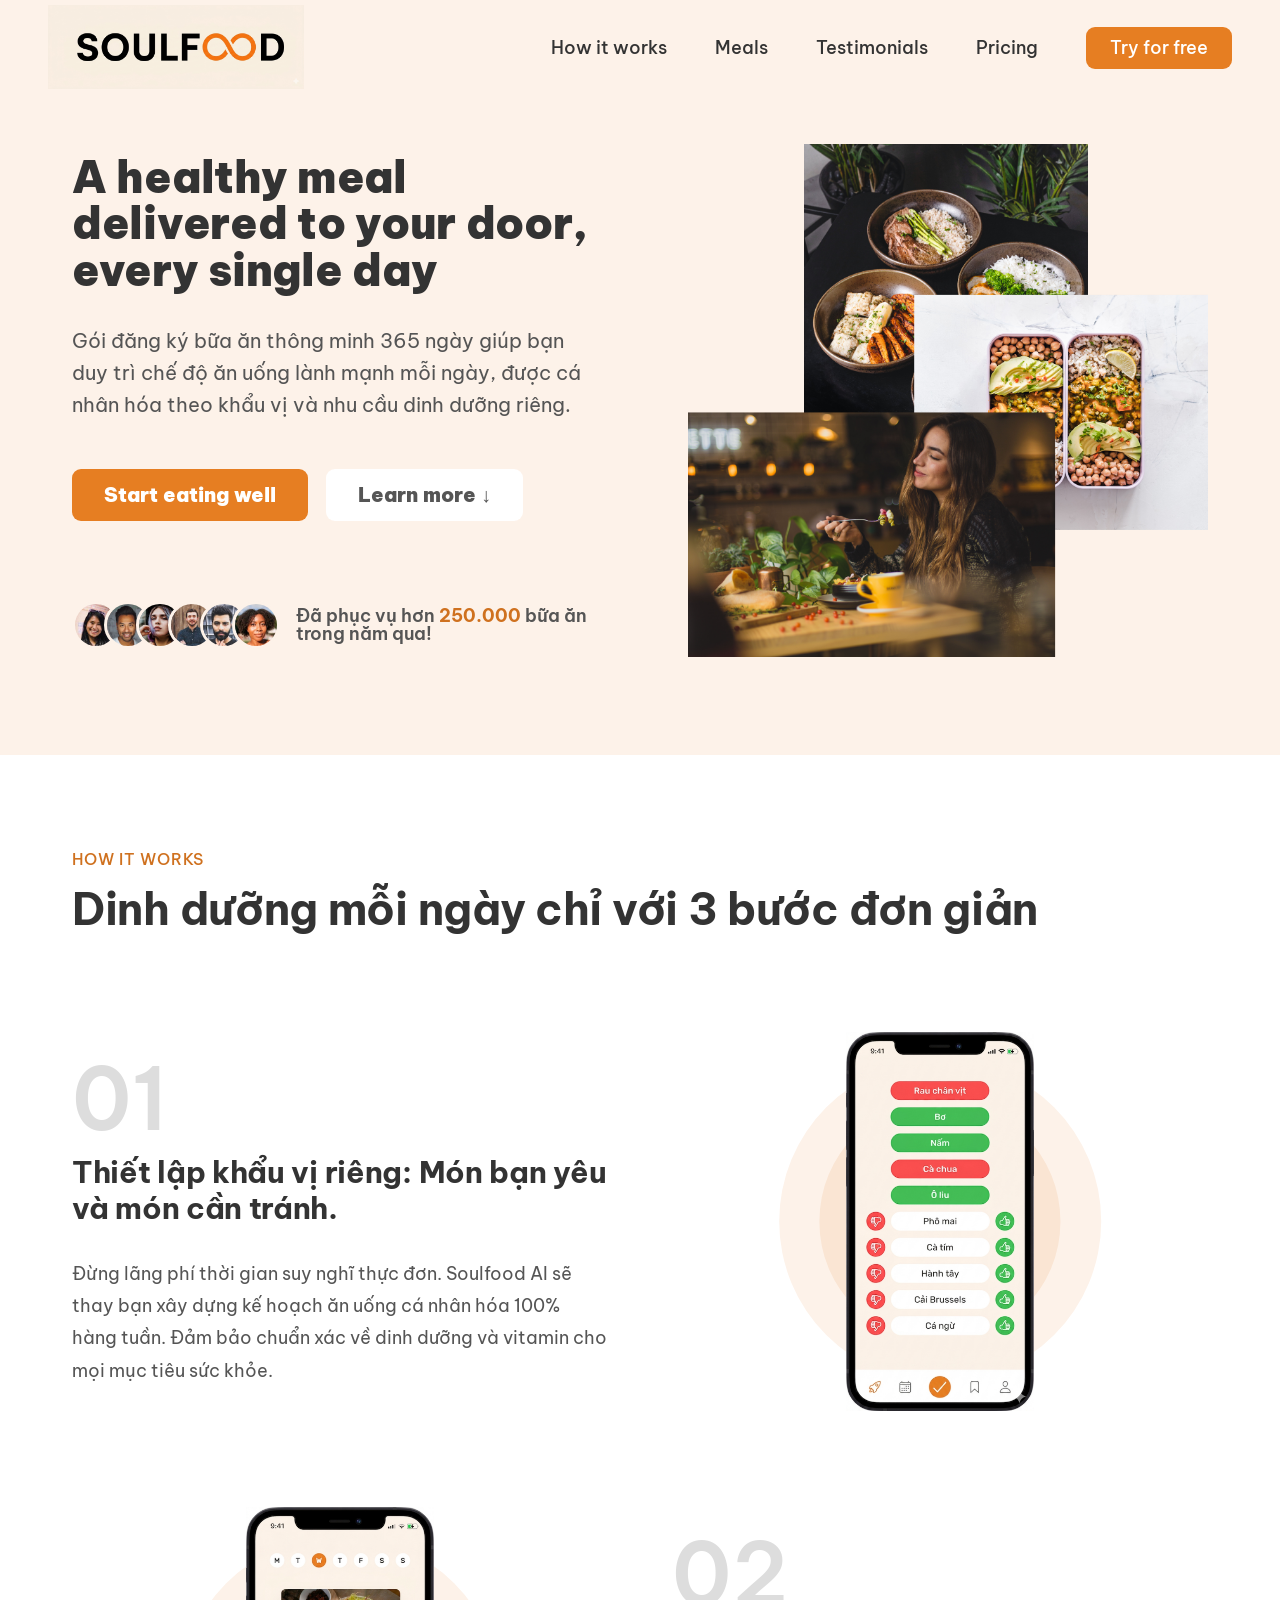
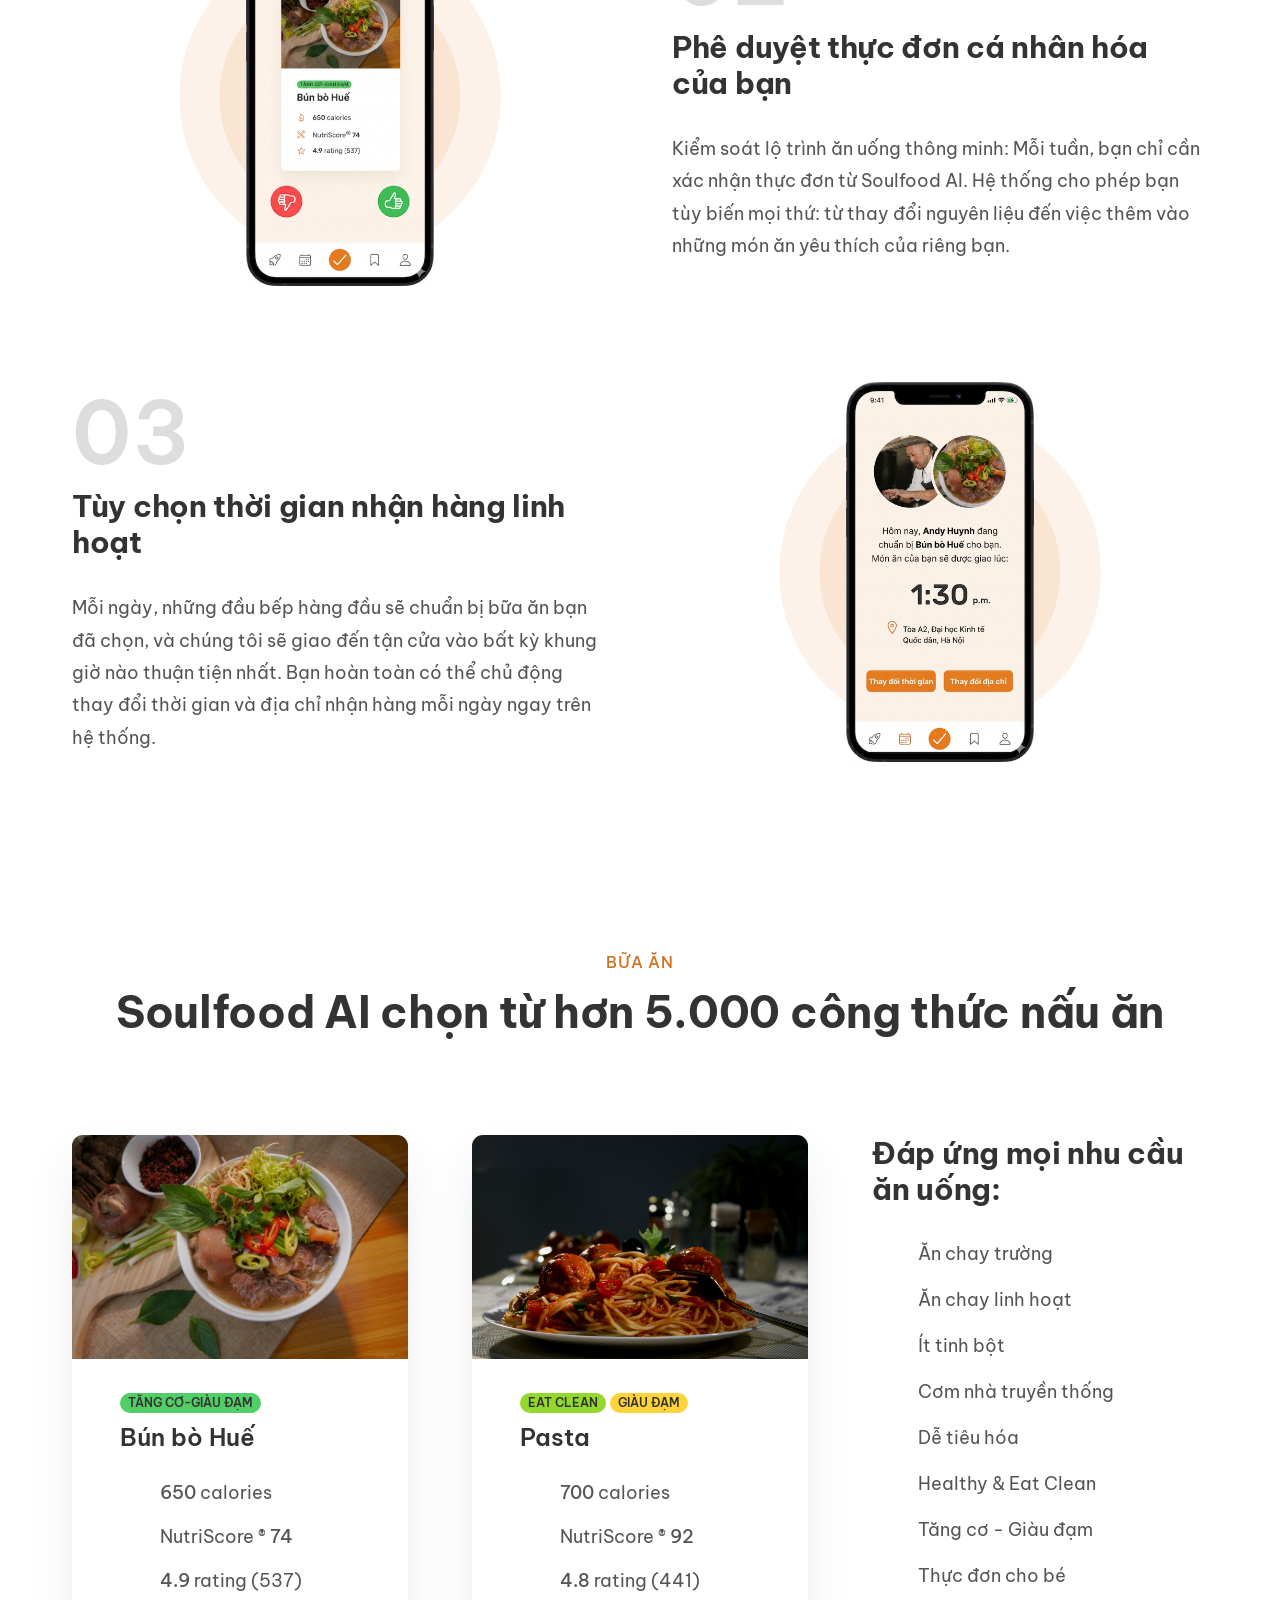
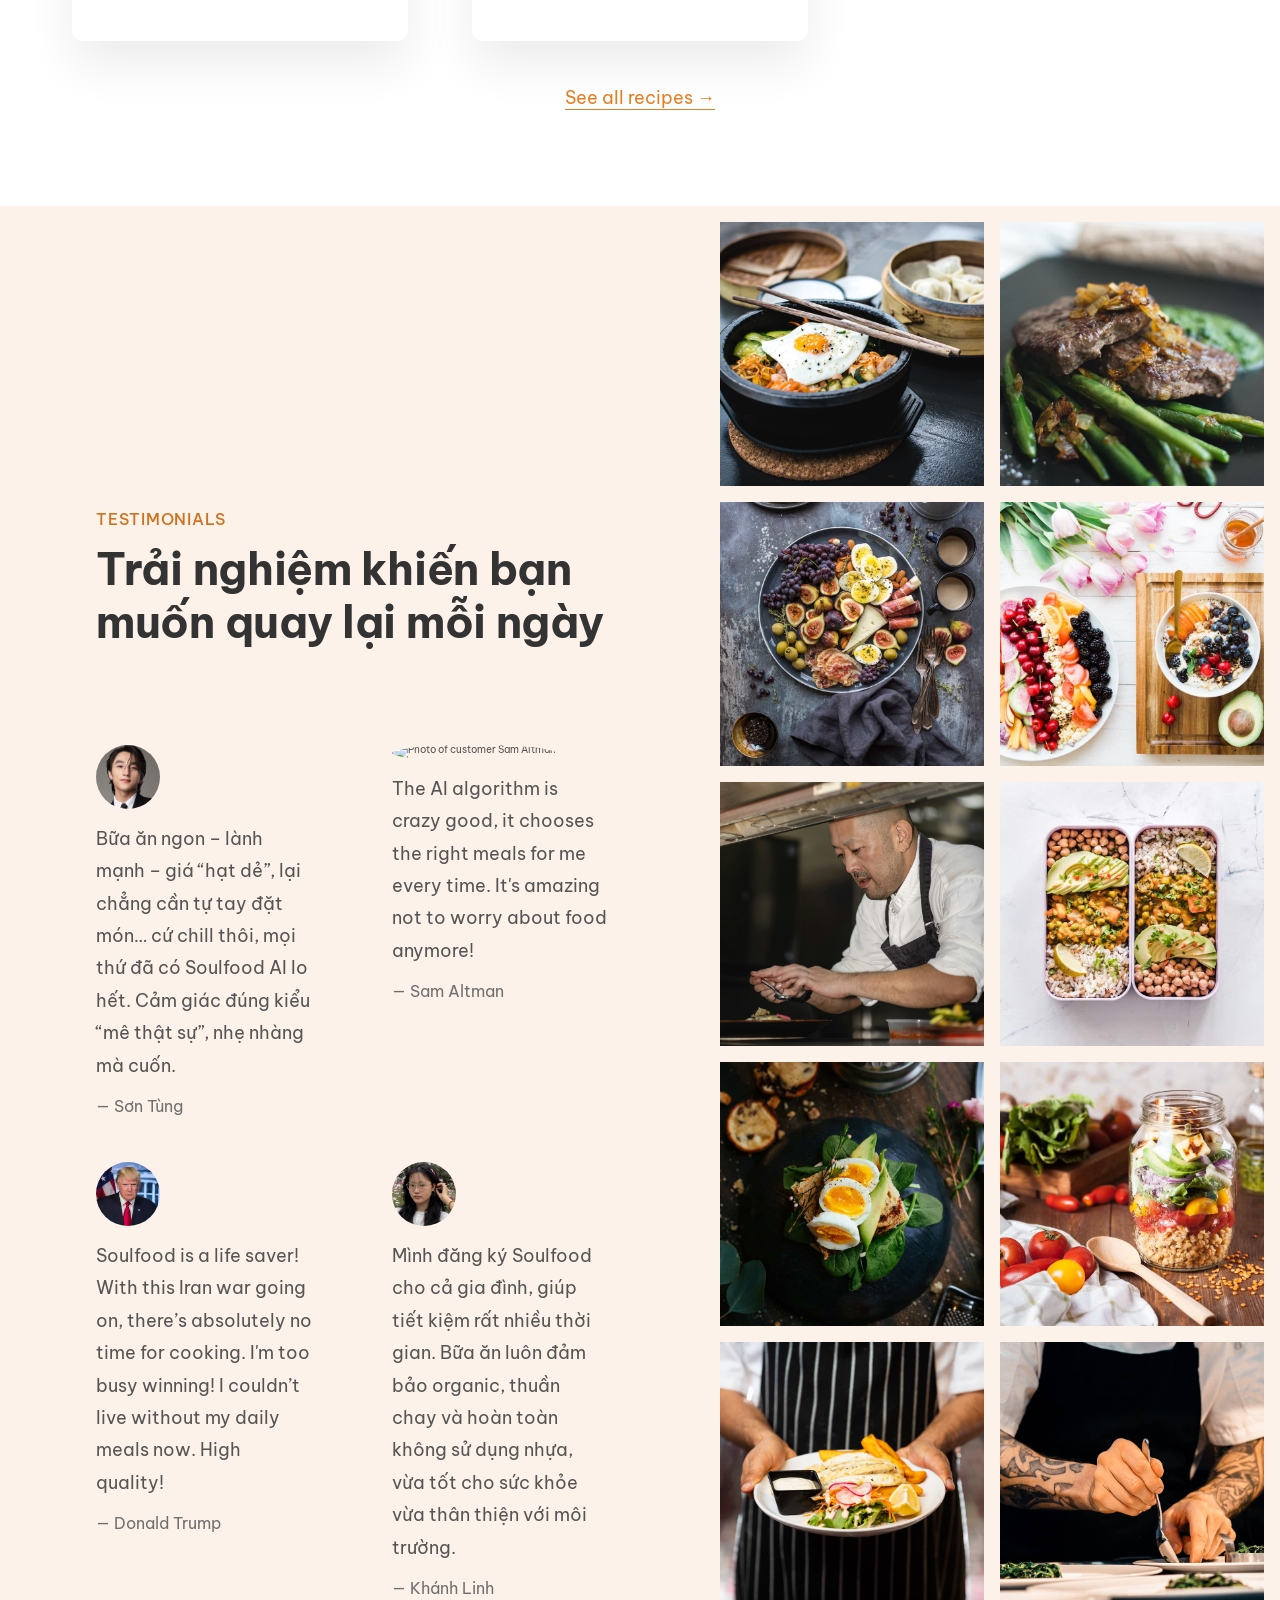
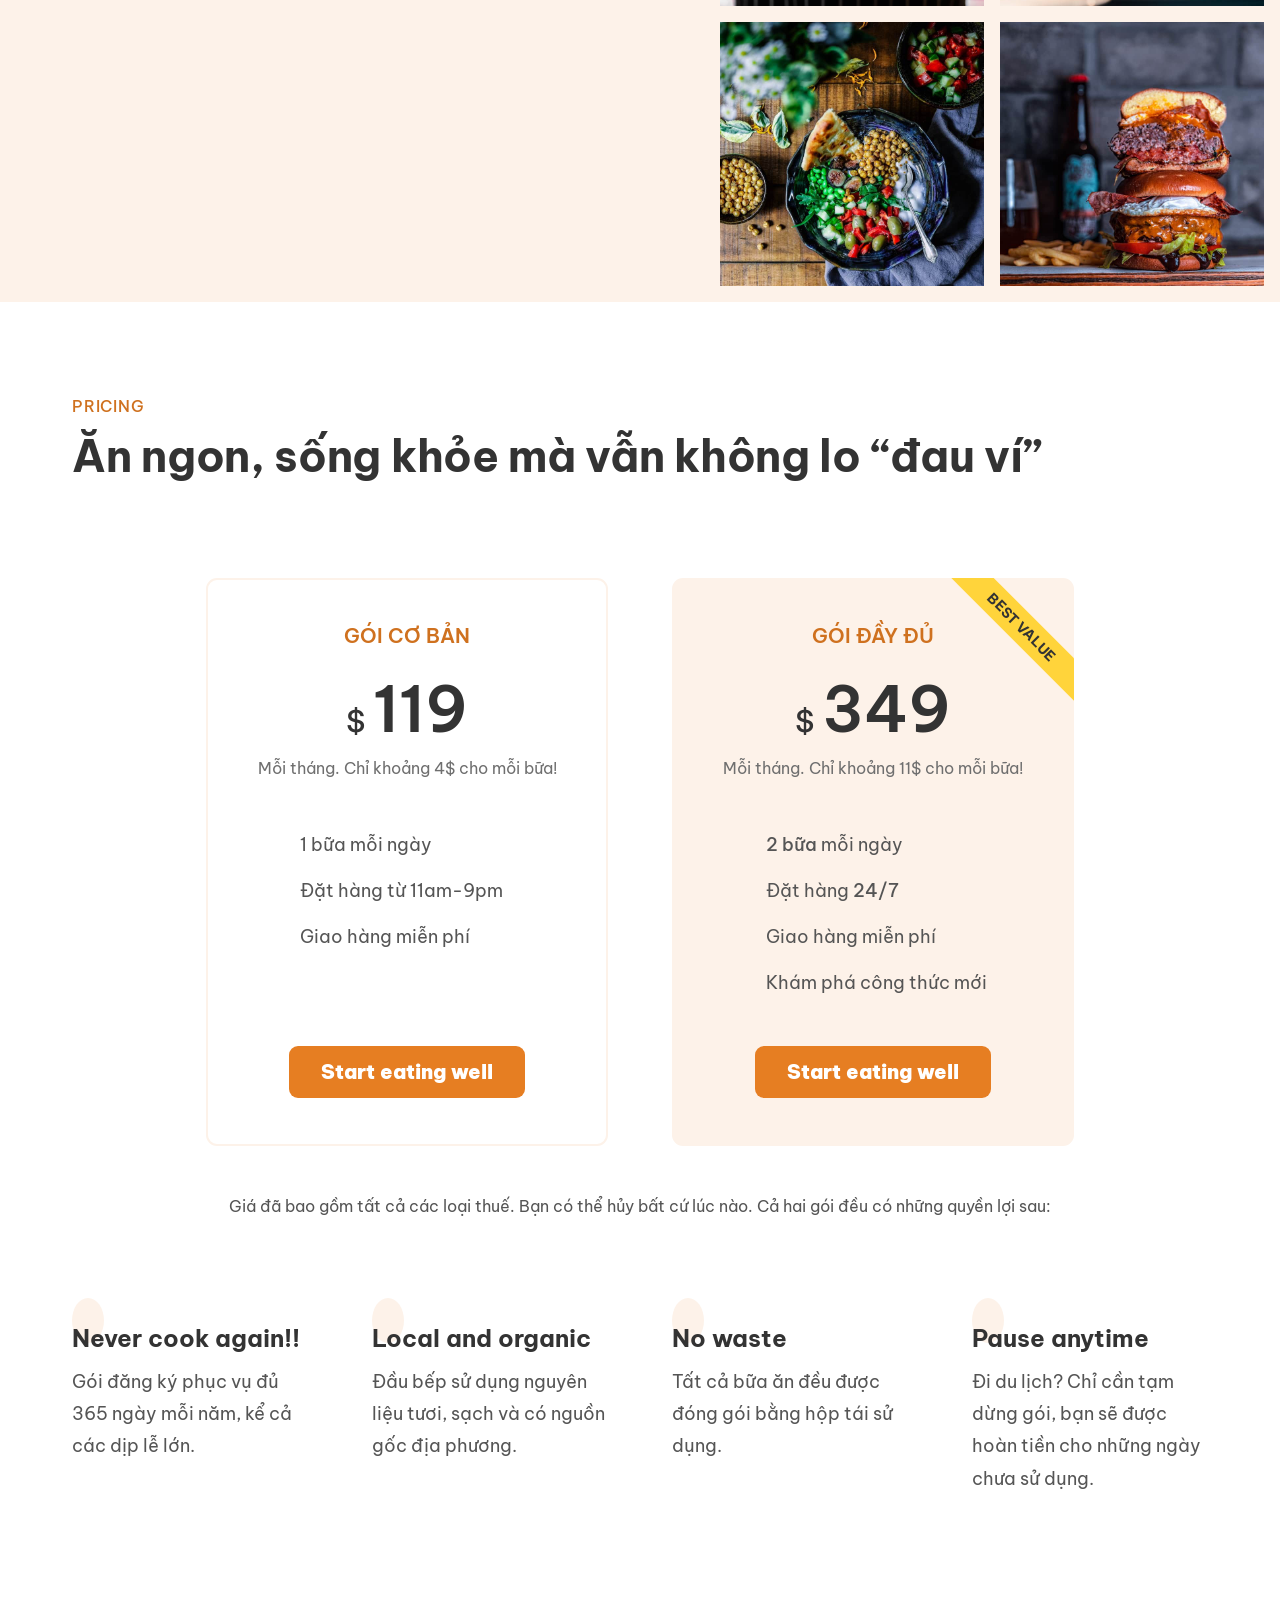
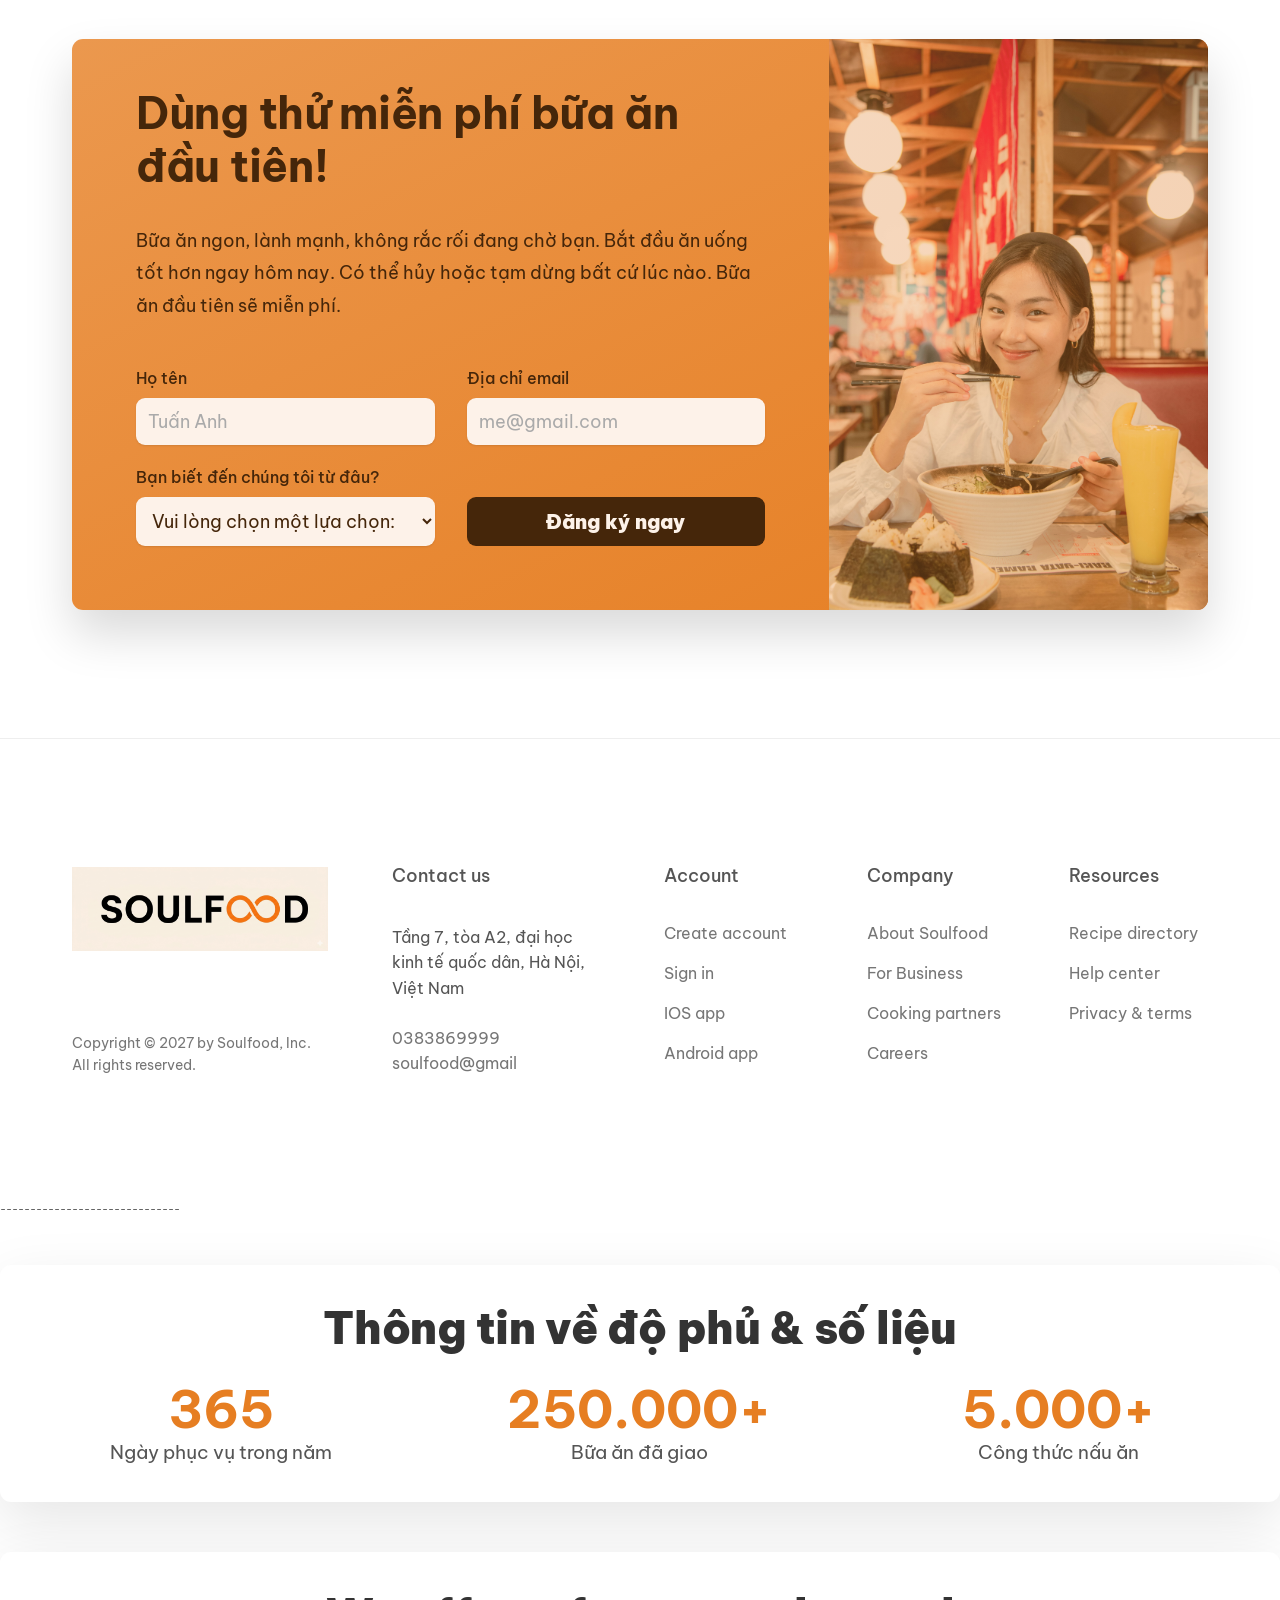
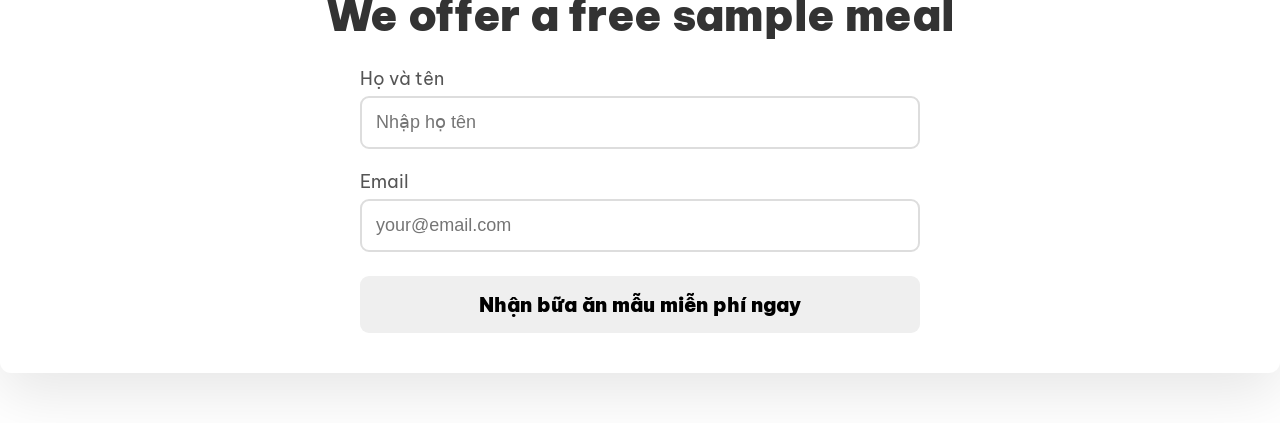
==== finalwebdesign/index.html @ f61c93fd "Website" ====
<!doctype html>
<html lang="vi">
  <head>
    <meta charset="UTF-8" />
    <meta http-equiv="X-UA-Compatible" content="IE=edge" />
    <meta
      name="description"
      content="Omnifood is an AI-powered food subscription that will make you eat healthy again, 365 days per year. It's tailored to your personal tastes and nutritional needs."
    />
    <!-- Always include this line of code!!! -->
    <meta name="viewport" content="width=device-width, initial-scale=1.0" />

    <link rel="icon" href="img/favicon.png" />
    <link rel="apple-touch-icon" href="img/apple-touch-icon.png" />
    <link rel="manifest" href="manifest.webmanifest" />

    <link rel="preconnect" href="https://fonts.gstatic.com" />
    <link
      href="https://fonts.googleapis.com/css2?family=Be+Vietnam+Pro:wght@400;500;600;700&display=swap"
      rel="stylesheet"
    />

    <link rel="stylesheet" href="css/style.css" />
    <link rel="stylesheet" href="css/general.css" />
    <link rel="stylesheet" href="css/queries.css" />

    <script
      type="module"
      src="https://unpkg.com/ionicons@5.4.0/dist/ionicons/ionicons.esm.js"
    ></script>
    <script
      nomodule=""
      src="https://unpkg.com/ionicons@5.4.0/dist/ionicons/ionicons.js"
    ></script>

    <script
      defer
      src="https://unpkg.com/smoothscroll-polyfill@0.4.4/dist/smoothscroll.min.js"
    ></script>
    <script defer src="js/script.js"></script>

    <title>SoulFood</title>
  </head>
  <body>
    <header class="header">
      <a href="#">
        <img class="logo" alt="Soulfood logo" src="img/soulfood.png" />
      </a>
      <nav class="main-nav">
        <ul class="main-nav-list">
          <li><a class="main-nav-link" href="#how">How it works</a></li>
          <li><a class="main-nav-link" href="#meals">Meals</a></li>
          <li>
            <a class="main-nav-link" href="#testimonials">Testimonials</a>
          </li>
          <li><a class="main-nav-link" href="#pricing">Pricing</a></li>
          <li><a class="main-nav-link nav-cta" href="#cta">Try for free</a></li>
        </ul>
      </nav>

      <button class="btn-mobile-nav">
        <ion-icon class="icon-mobile-nav" name="menu-outline"></ion-icon>
        <ion-icon class="icon-mobile-nav" name="close-outline"></ion-icon>
      </button>
    </header>

    <main>
      <section class="section-hero">
        <div class="hero">
          <div class="hero-text-box">
            <h1 class="heading-primary">
              A healthy meal delivered to your door, every single day
            </h1>
            <p class="hero-description">
              Gói đăng ký bữa ăn thông minh 365 ngày giúp bạn duy trì chế độ ăn
              uống lành mạnh mỗi ngày, được cá nhân hóa theo khẩu vị và nhu cầu
              dinh dưỡng riêng.
            </p>
            <a href="#cta" class="btn btn--full margin-right-sm"
              >Start eating well</a
            >
            <a href="#how" class="btn btn--outline">Learn more &darr;</a>
            <div class="delivered-meals">
              <div class="delivered-imgs">
                <img src="img/customers/customer-1.jpg" alt="Customer photo" />
                <img src="img/customers/customer-2.jpg" alt="Customer photo" />
                <img src="img/customers/customer-3.jpg" alt="Customer photo" />
                <img src="img/customers/customer-4.jpg" alt="Customer photo" />
                <img src="img/customers/customer-5.jpg" alt="Customer photo" />
                <img src="img/customers/customer-6.jpg" alt="Customer photo" />
              </div>
              <p class="delivered-text">
                Đã phục vụ hơn <span>250.000</span> bữa ăn trong năm qua!
              </p>
            </div>
          </div>
          <div class="hero-image-box">
            <img
              src="img/hero.png"
              class="hero-img"
              alt="woman enjoying food, meals in storage container, and food bowls on a table"
            />
          </div>
        </div>
      </section>

      <section class="section-how" id="how">
        <div class="container">
          <span class="subheading">How it works</span>
          <h2 class="heading-secondary">
            Dinh dưỡng mỗi ngày chỉ với 3 bước đơn giản
          </h2>
        </div>

        <div class="container grid grid--2-cols grid--center-v">
          <!-- STEP 01 -->
          <div class="step-text-box">
            <p class="step-number">01</p>
            <h3 class="heading-tertiary">
              Thiết lập khẩu vị riêng: Món bạn yêu và món cần tránh.
            </h3>
            <p class="step-description">
              Đừng lãng phí thời gian suy nghĩ thực đơn. Soulfood AI sẽ thay bạn
              xây dựng kế hoạch ăn uống cá nhân hóa 100% hàng tuần. Đảm bảo
              chuẩn xác về dinh dưỡng và vitamin cho mọi mục tiêu sức khỏe.
            </p>
          </div>
          <div class="step-img-box">
            <img
              src="img/app/app-screen-1.png"
              class="step-img"
              alt="iPhone app
            preferences selection screen"
            />
          </div>

          <!-- STEP 02 -->
          <div class="step-img-box">
            <img
              src="img/app/app-screen-2.png"
              class="step-img"
              alt="iPhone app
            meal approving plan screen"
            />
          </div>
          <div class="step-text-box">
            <p class="step-number">02</p>
            <h3 class="heading-tertiary">
              Phê duyệt thực đơn cá nhân hóa của bạn
            </h3>
            <p class="step-description">
              Kiểm soát lộ trình ăn uống thông minh: Mỗi tuần, bạn chỉ cần xác
              nhận thực đơn từ Soulfood AI. Hệ thống cho phép bạn tùy biến mọi
              thứ: từ thay đổi nguyên liệu đến việc thêm vào những món ăn yêu
              thích của riêng bạn.
            </p>
          </div>

          <!-- STEP 03 -->
          <div class="step-text-box">
            <p class="step-number">03</p>
            <h3 class="heading-tertiary">
              Tùy chọn thời gian nhận hàng linh hoạt
            </h3>
            <p class="step-description">
              Mỗi ngày, những đầu bếp hàng đầu sẽ chuẩn bị bữa ăn bạn đã chọn,
              và chúng tôi sẽ giao đến tận cửa vào bất kỳ khung giờ nào thuận
              tiện nhất. Bạn hoàn toàn có thể chủ động thay đổi thời gian và địa
              chỉ nhận hàng mỗi ngày ngay trên hệ thống.
            </p>
          </div>
          <div class="step-img-box">
            <img
              src="img/app/app-screen-3.png"
              class="step-img"
              alt="iPhone app
            delivery screen"
            />
          </div>
        </div>
      </section>

      <section class="section-meals" id="meals">
        <div class="container center-text">
          <span class="subheading">Bữa ăn</span>
          <h2 class="heading-secondary">
            Soulfood AI chọn từ hơn 5.000 công thức nấu ăn
          </h2>
        </div>

        <div class="container grid grid--3-cols margin-bottom-md">
          <div class="meal">
            <img
              src="img/meals/meal-1.jpg"
              class="meal-img"
              alt="Japanese Gyozas"
              width="700"
            />
            <div class="meal-content">
              <div class="meal-tags">
                <span class="tag tag--vegetarian">Tăng cơ-Giàu đạm</span>
              </div>
              <p class="meal-title">Bún bò Huế</p>
              <ul class="meal-attributes">
                <li class="meal-attribute">
                  <ion-icon class="meal-icon" name="flame-outline"></ion-icon>
                  <span><strong>650</strong> calories</span>
                </li>
                <li class="meal-attribute">
                  <ion-icon
                    class="meal-icon"
                    name="restaurant-outline"
                  ></ion-icon>
                  <span>NutriScore &reg; <strong>74</strong></span>
                </li>
                <li class="meal-attribute">
                  <ion-icon class="meal-icon" name="star-outline"></ion-icon>
                  <span><strong>4.9</strong> rating (537)</span>
                </li>
              </ul>
            </div>
          </div>

          <div class="meal">
            <img src="img/meals/meal-2.jpg" class="meal-img" alt="Pasta" />
            <div class="meal-content">
              <div class="meal-tags">
                <span class="tag tag--vegan">Eat clean</span>
                <span class="tag tag--paleo">Giàu đạm</span>
              </div>
              <p class="meal-title">Pasta</p>
              <ul class="meal-attributes">
                <li class="meal-attribute">
                  <ion-icon class="meal-icon" name="flame-outline"></ion-icon>
                  <span><strong>700</strong> calories</span>
                </li>
                <li class="meal-attribute">
                  <ion-icon
                    class="meal-icon"
                    name="restaurant-outline"
                  ></ion-icon>
                  <span>NutriScore &reg; <strong>92</strong></span>
                </li>
                <li class="meal-attribute">
                  <ion-icon class="meal-icon" name="star-outline"></ion-icon>
                  <span><strong>4.8</strong> rating (441)</span>
                </li>
              </ul>
            </div>
          </div>

          <div class="diets">
            <h3 class="heading-tertiary">Đáp ứng mọi nhu cầu ăn uống:</h3>
            <ul class="list">
              <li class="list-item">
                <ion-icon class="list-icon" name="checkmark-outline"></ion-icon>
                <span>Ăn chay trường</span>
              </li>
              <li class="list-item">
                <ion-icon class="list-icon" name="checkmark-outline"></ion-icon>
                <span>Ăn chay linh hoạt</span>
              </li>
              <li class="list-item">
                <ion-icon class="list-icon" name="checkmark-outline"></ion-icon>
                <span>Ít tinh bột</span>
              </li>
              <li class="list-item">
                <ion-icon class="list-icon" name="checkmark-outline"></ion-icon>
                <span>Cơm nhà truyền thống</span>
              </li>
              <li class="list-item">
                <ion-icon class="list-icon" name="checkmark-outline"></ion-icon>
                <span>Dễ tiêu hóa</span>
              </li>
              <li class="list-item">
                <ion-icon class="list-icon" name="checkmark-outline"></ion-icon>
                <span>Healthy & Eat Clean</span>
              </li>
              <li class="list-item">
                <ion-icon class="list-icon" name="checkmark-outline"></ion-icon>
                <span>Tăng cơ - Giàu đạm</span>
              </li>
              <li class="list-item">
                <ion-icon class="list-icon" name="checkmark-outline"></ion-icon>
                <span>Thực đơn cho bé</span>
              </li>
            </ul>
          </div>
        </div>

        <div class="container all-recipes">
          <a href="#" class="link">See all recipes &rarr;</a>
        </div>
      </section>

      <section class="section-testimonials" id="testimonials">
        <div class="testimonials-container">
          <span class="subheading">Testimonials</span>
          <h2 class="heading-secondary">
            Trải nghiệm khiến bạn muốn quay lại mỗi ngày
          </h2>

          <div class="testimonials">
            <figure class="testimonial">
              <img
                class="testimonial-img"
                alt="Photo of customer Son Tung"
                src="img/customers/sontung.jpg"
              />
              <blockquote class="testimonial-text">
                Bữa ăn ngon – lành mạnh – giá “hạt dẻ”, lại chẳng cần tự tay đặt
                món… cứ chill thôi, mọi thứ đã có Soulfood AI lo hết. Cảm giác
                đúng kiểu “mê thật sự”, nhẹ nhàng mà cuốn.
              </blockquote>
              <p class="testimonial-name">&mdash; Sơn Tùng</p>
            </figure>

            <figure class="testimonial">
              <img
                class="testimonial-img"
                alt="Photo of customer Sam Altman"
                src="img/customers/sam.jpg"
              />
              <blockquote class="testimonial-text">
                The AI algorithm is crazy good, it chooses the right meals for
                me every time. It's amazing not to worry about food anymore!
              </blockquote>
              <p class="testimonial-name">&mdash; Sam Altman</p>
            </figure>

            <figure class="testimonial">
              <img
                class="testimonial-img"
                alt="Photo of customer Donald Trump"
                src="img/customers/trump.jpg"
                width="128"
              />
              <blockquote class="testimonial-text">
                Soulfood is a life saver! With this Iran war going on, there’s
                absolutely no time for cooking. I'm too busy winning! I couldn’t
                live without my daily meals now. High quality!
              </blockquote>
              <p class="testimonial-name">&mdash; Donald Trump</p>
            </figure>

            <figure class="testimonial">
              <img
                class="testimonial-img"
                alt="Photo of customer Khanh Linh"
                src="img/customers/khanhlinh.jpg"
              />
              <blockquote class="testimonial-text">
                Mình đăng ký Soulfood cho cả gia đình, giúp tiết kiệm rất nhiều
                thời gian. Bữa ăn luôn đảm bảo organic, thuần chay và hoàn toàn
                không sử dụng nhựa, vừa tốt cho sức khỏe vừa thân thiện với môi
                trường.
              </blockquote>
              <p class="testimonial-name">&mdash; Khánh Linh</p>
            </figure>
          </div>
        </div>

        <div class="gallery">
          <figure class="gallery-item">
            <img
              src="img/gallery/gallery-1.jpg"
              alt="Photo of beautifully
            arranged food"
            />
            <!-- <figcaption>Caption</figcaption> -->
          </figure>
          <figure class="gallery-item">
            <img
              src="img/gallery/gallery-2.jpg"
              alt="Photo of beautifully
            arranged food"
            />
          </figure>
          <figure class="gallery-item">
            <img
              src="img/gallery/gallery-3.jpg"
              alt="Photo of beautifully
            arranged food"
            />
          </figure>
          <figure class="gallery-item">
            <img
              src="img/gallery/gallery-4.jpg"
              alt="Photo of beautifully
            arranged food"
            />
          </figure>
          <figure class="gallery-item">
            <img
              src="img/gallery/gallery-5.jpg"
              alt="Photo of beautifully
            arranged food"
            />
          </figure>
          <figure class="gallery-item">
            <img
              src="img/gallery/gallery-6.jpg"
              alt="Photo of beautifully
            arranged food"
            />
          </figure>
          <figure class="gallery-item">
            <img
              src="img/gallery/gallery-7.jpg"
              alt="Photo of beautifully
            arranged food"
            />
          </figure>
          <figure class="gallery-item">
            <img
              src="img/gallery/gallery-8.jpg"
              alt="Photo of beautifully
            arranged food"
            />
          </figure>
          <figure class="gallery-item">
            <img
              src="img/gallery/gallery-9.jpg"
              alt="Photo of beautifully
            arranged food"
            />
          </figure>
          <figure class="gallery-item">
            <img
              src="img/gallery/gallery-10.jpg"
              alt="Photo of beautifully
            arranged food"
            />
          </figure>
          <figure class="gallery-item">
            <img
              src="img/gallery/gallery-11.jpg"
              alt="Photo of beautifully
            arranged food"
            />
          </figure>
          <figure class="gallery-item">
            <img
              src="img/gallery/gallery-12.jpg"
              alt="Photo of beautifully
            arranged food"
            />
          </figure>
        </div>
      </section>

      <section class="section-pricing" id="pricing">
        <div class="container">
          <span class="subheading">Pricing</span>
          <h2 class="heading-secondary">
            Ăn ngon, sống khỏe mà vẫn không lo “đau ví”
          </h2>
        </div>

        <div class="container grid grid--2-cols margin-bottom-md">
          <div class="pricing-plan pricing-plan--starter">
            <header class="plan-header">
              <p class="plan-name">Gói cơ bản</p>
              <p class="plan-price"><span>$</span>119</p>
              <p class="plan-text">Mỗi tháng. Chỉ khoảng 4$ cho mỗi bữa!</p>
            </header>
            <ul class="list">
              <li class="list-item">
                <ion-icon class="list-icon" name="checkmark-outline"></ion-icon>
                <span>1 bữa mỗi ngày</span>
              </li>
              <li class="list-item">
                <ion-icon class="list-icon" name="checkmark-outline"></ion-icon>
                <span>Đặt hàng từ 11am-9pm </span>
              </li>
              <li class="list-item">
                <ion-icon class="list-icon" name="checkmark-outline"></ion-icon>
                <span>Giao hàng miễn phí</span>
              </li>
              <li class="list-item">
                <ion-icon class="list-icon" name="close-outline"></ion-icon>
              </li>
            </ul>
            <div class="plan-sing-up">
              <a href="#" class="btn btn--full">Start eating well</a>
            </div>
          </div>

          <div class="pricing-plan pricing-plan--complete">
            <header class="plan-header">
              <p class="plan-name">Gói đầy đủ</p>
              <p class="plan-price"><span>$</span>349</p>
              <p class="plan-text">Mỗi tháng. Chỉ khoảng 11$ cho mỗi bữa!</p>
            </header>
            <ul class="list">
              <li class="list-item">
                <ion-icon class="list-icon" name="checkmark-outline"></ion-icon>
                <span><strong>2 bữa</strong> mỗi ngày</span>
              </li>
              <li class="list-item">
                <ion-icon class="list-icon" name="checkmark-outline"></ion-icon>
                <span>Đặt hàng <strong>24/7</strong></span>
              </li>
              <li class="list-item">
                <ion-icon class="list-icon" name="checkmark-outline"></ion-icon>
                <span>Giao hàng miễn phí</span>
              </li>
              <li class="list-item">
                <ion-icon class="list-icon" name="checkmark-outline"></ion-icon>
                <span>Khám phá công thức mới</span>
              </li>
            </ul>
            <div class="plan-sing-up">
              <a href="#" class="btn btn--full">Start eating well</a>
            </div>
          </div>
        </div>

        <div class="container grid">
          <aside class="plan-details">
            Giá đã bao gồm tất cả các loại thuế. Bạn có thể hủy bất cứ lúc nào.
            Cả hai gói đều có những quyền lợi sau:
          </aside>
        </div>

        <div class="container grid grid--4-cols">
          <div class="feature">
            <ion-icon class="feature-icon" name="infinite-outline"></ion-icon>
            <p class="feature-title">Never cook again!!</p>
            <p class="feature-text">
              Gói đăng ký phục vụ đủ 365 ngày mỗi năm, kể cả các dịp lễ lớn.
            </p>
          </div>
          <div class="feature">
            <ion-icon class="feature-icon" name="nutrition-outline"></ion-icon>
            <p class="feature-title">Local and organic</p>
            <p class="feature-text">
              Đầu bếp sử dụng nguyên liệu tươi, sạch và có nguồn gốc địa phương.
            </p>
          </div>
          <div class="feature">
            <ion-icon class="feature-icon" name="leaf-outline"></ion-icon>
            <p class="feature-title">No waste</p>
            <p class="feature-text">
              Tất cả bữa ăn đều được đóng gói bằng hộp tái sử dụng.
            </p>
          </div>
          <div class="feature">
            <ion-icon class="feature-icon" name="pause-outline"></ion-icon>
            <p class="feature-title">Pause anytime</p>
            <p class="feature-text">
              Đi du lịch? Chỉ cần tạm dừng gói, bạn sẽ được hoàn tiền cho những
              ngày chưa sử dụng.
            </p>
          </div>
        </div>
      </section>

      <section class="section-cta" id="cta">
        <div class="container">
          <div class="cta">
            <div class="cta-text-box">
              <h2 class="heading-secondary">
                Dùng thử miễn phí bữa ăn đầu tiên!
              </h2>
              <p class="cta-text">
                Bữa ăn ngon, lành mạnh, không rắc rối đang chờ bạn. Bắt đầu ăn
                uống tốt hơn ngay hôm nay. Có thể hủy hoặc tạm dừng bất cứ lúc
                nào. Bữa ăn đầu tiên sẽ miễn phí.
              </p>

              <form class="cta-form" name="sign-up" netlify>
                <div>
                  <label for="full-name">Họ tên</label>
                  <input
                    id="full-name"
                    type="text"
                    placeholder="Tuấn Anh"
                    required
                  />
                </div>

                <div>
                  <label for="email">Địa chỉ email</label>
                  <input
                    id="email"
                    type="email"
                    placeholder="me@gmail.com"
                    required
                  />
                </div>

                <div>
                  <label for="select-where"
                    >Bạn biết đến chúng tôi từ đâu?</label
                  >
                  <select id="select-where" required>
                    <option value="">Vui lòng chọn một lựa chọn:</option>
                    <option value="friends">Bạn bè và người thân</option>
                    <option value="youtube">YouTube video</option>
                    <option value="podcast">Podcast</option>
                    <option value="ad">Facebook ads</option>
                    <option value="others">Khác</option>
                  </select>
                </div>

                <button class="btn btn--form">Đăng ký ngay</button>

                <!-- <input type="checkbox" />
                <input type="number" /> -->
              </form>
            </div>
            <div
              class="cta-img-box"
              role="img"
              aria-label="Woman enjoying food"
            ></div>
          </div>
        </div>
      </section>
    </main>

    <footer class="footer">
      <div class="container grid grid--footer">
        <div class="logo-col">
          <a href="#" class="footer-logo">
            <img class="logo" alt="Soulfood logo" src="img/soulfood.png" />
          </a>

          <ul class="social-links">
            <li>
              <a class="footer-link" href="#"
                ><ion-icon class="social-icon" name="logo-instagram"></ion-icon
              ></a>
            </li>
            <li>
              <a class="footer-link" href="#"
                ><ion-icon class="social-icon" name="logo-facebook"></ion-icon
              ></a>
            </li>
            <li>
              <a class="footer-link" href="#"
                ><ion-icon class="social-icon" name="logo-twitter"></ion-icon
              ></a>
            </li>
          </ul>

          <p class="copyright">
            Copyright &copy; 2027 by Soulfood, Inc. All rights reserved.
          </p>
        </div>
        <div class="address-col">
          <p class="footer-heading">Contact us</p>
          <address class="contacts">
            <p class="address">
              Tầng 7, tòa A2, đại học kinh tế quốc dân, Hà Nội, Việt Nam
            </p>
            <p>
              <a class="footer-link" href="tel:0383869999">0383869999</a><br />
              <a class="footer-link" href="mailto:soulfood@gmail.com"
                >soulfood@gmail</a
              >
            </p>
          </address>
        </div>
        <nav class="nav-col">
          <p class="footer-heading">Account</p>
          <ul class="footer-nav">
            <li><a class="footer-link" href="#">Create account</a></li>
            <li><a class="footer-link" href="#">Sign in</a></li>
            <li><a class="footer-link" href="#">IOS app</a></li>
            <li><a class="footer-link" href="#">Android app</a></li>
          </ul>
        </nav>

        <nav class="nav-col">
          <p class="footer-heading">Company</p>
          <ul class="footer-nav">
            <li><a class="footer-link" href="#">About Soulfood</a></li>
            <li><a class="footer-link" href="#">For Business</a></li>
            <li><a class="footer-link" href="#">Cooking partners</a></li>
            <li><a class="footer-link" href="#">Careers</a></li>
          </ul>
        </nav>

        <nav class="nav-col">
          <p class="footer-heading">Resources</p>
          <ul class="footer-nav">
            <li><a class="footer-link" href="#">Recipe directory </a></li>
            <li><a class="footer-link" href="#">Help center</a></li>
            <li><a class="footer-link" href="#">Privacy & terms</a></li>
          </ul>
        </nav>
      </div>
    </footer>

    ------------------------------
    <!-- RESPONSIVE  -->
<style>
    .btn-mobile-nav {
        display: none;
        font-size: 3.6rem;
        background: none;
        border: none;
        cursor: pointer;
        color: #333;
        padding: 0.5rem;
    }

    /* Tablet */
    @media (max-width: 1024px) {
        .hero, .step {
            grid-template-columns: 1fr;
            text-align: center;
            gap: 4.8rem;
        }
    }

    /* Điện thoại */
    @media (max-width: 768px) {
        html { font-size: 54%; }
        
        .header {
            height: 7.2rem;
            padding: 0 2rem;
        }
        
        .main-nav-list {
            position: fixed;
            top: 7.2rem;
            left: 100%;
            width: 100%;
            height: calc(100vh - 7.2rem);
            background-color: #fdf2e9;
            flex-direction: column;
            justify-content: center;
            align-items: center;
            gap: 6rem;
            transition: all 0.4s ease;
            box-shadow: 0 10px 30px rgba(0,0,0,0.15);
            z-index: 999;
        }
        
        .main-nav-list.open {
            left: 0;
        }
        
        .btn-mobile-nav {
            display: block;
        }
        
        .heading-primary {
            font-size: 3.6rem;
            line-height: 1.1;
        }
        
        section {
            padding: 6rem 0;
        }
        
        .container {
            padding: 0 2rem;
        }
        
        .meal-grid, .pricing-grid, .testimonial-grid {
            grid-template-columns: 1fr;
            gap: 2.4rem;
        }
        
        .gallery {
            grid-template-columns: repeat(auto-fit, minmax(18rem, 1fr));
            gap: 1.2rem;
        }
    }

    /* Điện thoại màn nhỏ */
    @media (max-width: 480px) {
        .heading-primary {
            font-size: 3.2rem;
        }
        .btn {
            padding: 1.4rem 2.8rem;
            font-size: 1.8rem;
        }
    }

    /* Style module phụ */
    .module {
        background: #fff;
        padding: 4rem 2.4rem;
        border-radius: 11px;
        margin: 5rem auto;
        max-width: 100%;
        box-shadow: 0 2rem 6rem rgba(0,0,0,0.1);
    }

    .success-message {
        display: none;
        background: #51cf66;
        color: white;
        padding: 2rem;
        border-radius: 9px;
        margin-top: 2rem;
        text-align: center;
        font-size: 1.9rem;
    }
</style>

<!-- MODULE PHỤ 1: THÔNG TIN ĐỘ PHỦ & SỐ LIỆU -->
<section class="module">
    <h2 class="heading-primary" style="text-align:center;">Thông tin về độ phủ & số liệu</h2>
    <div style="display: grid; grid-template-columns: repeat(auto-fit, minmax(240px, 1fr)); gap: 2.4rem; text-align: center;">
        <div>
            <h3 style="font-size: 5.2rem; color: #e67e22; margin-bottom: 0.8rem;">365</h3>
            <p style="font-size: 1.9rem;">Ngày phục vụ trong năm</p>
        </div>
        <div>
<h3 style="font-size: 5.2rem; color: #e67e22; margin-bottom: 0.8rem;">250.000+</h3>
            <p style="font-size: 1.9rem;">Bữa ăn đã giao</p>
        </div>
        <div>
            <h3 style="font-size: 5.2rem; color: #e67e22; margin-bottom: 0.8rem;">5.000+</h3>
            <p style="font-size: 1.9rem;">Công thức nấu ăn</p>
        </div>
    </div>
</section>

<!-- MODULE PHỤ 2: FREE SAMPLE MEAL FORM -->
<section class="module">
    <h2 class="heading-primary" style="text-align:center;">We offer a free sample meal</h2>
    <form id="sampleForm" style="max-width: 560px; margin: 0 auto;">
        <div style="margin-bottom: 2.4rem;">
            <label style="display: block; margin-bottom: 0.8rem; font-size: 1.8rem;">Họ và tên</label>
            <input type="text" id="name" placeholder="Nhập họ tên" style="width: 100%; padding: 1.4rem; border: 2px solid #ddd; border-radius: 9px; font-size: 1.8rem;" required>
        </div>
        <div style="margin-bottom: 2.4rem;">
            <label style="display: block; margin-bottom: 0.8rem; font-size: 1.8rem;">Email</label>
            <input type="email" id="email" placeholder="your@email.com" style="width: 100%; padding: 1.4rem; border: 2px solid #ddd; border-radius: 9px; font-size: 1.8rem;" required>
        </div>
        <button type="submit" class="btn btn--full" style="width: 100%; padding: 1.6rem;">Nhận bữa ăn mẫu miễn phí ngay</button>
    </form>
    <div id="successMsg" class="success-message">
        Cảm ơn bạn! Bữa ăn mẫu đã được gửi về email thành công.
    </div>
</section>

<!-- JAVASCRIPT -->
<script>
    // JS cho Menu Mobile
    const mobileBtn = document.getElementById('mobile-btn');
    const navList = document.getElementById('main-nav');

    if (mobileBtn && navList) {
        mobileBtn.addEventListener('click', () => {
            navList.classList.toggle('open');
            mobileBtn.textContent = navList.classList.contains('open') ? '✕' : '☰';
        });
    }

    // JS cho Form
    const sampleForm = document.getElementById('sampleForm');
    const successMsg = document.getElementById('successMsg');

    if (sampleForm && successMsg) {
        sampleForm.addEventListener('submit', function(e) {
            e.preventDefault();
            sampleForm.style.display = 'none';
            successMsg.style.display = 'block';

            setTimeout(() => {
                sampleForm.reset();
                sampleForm.style.display = 'block';
                successMsg.style.display = 'none';
            }, 4000);
        });
    }
</script>

  </body>
</html>
---- finalwebdesign/css/style.css ----
/**************************/
/* HEADER */
/**************************/

.header {
  display: flex;
  justify-content: space-between;
  align-items: center;
  background-color: #fdf2e9;

  /* Because we want header to be sticky later */
  height: 9.6rem;
  padding: 0 4.8rem;
  position: relative;
}

.logo {
  height: 8.4rem;
}

/**************************/
/* NAVIGATION */
/**************************/

.main-nav-list {
  list-style: none;
  display: flex;
  align-items: center;
  gap: 4.8rem;
}

.main-nav-link {
  font-weight: 700;
}

.main-nav-link:link,
.main-nav-link:visited {
  display: inline-block;
  text-decoration: none;
  color: #333;
  font-weight: 500;
  font-size: 1.8rem;
  transition: all 0.3s;
}

.main-nav-link:hover,
.main-nav-link:active {
  color: #cf711f;
}

.main-nav-link.nav-cta:link,
.main-nav-link.nav-cta:visited {
  padding: 1.2rem 2.4rem;
  border-radius: 9px;
  color: #fff;
  background-color: #e67e22;
}

.main-nav-link.nav-cta:hover,
.main-nav-link.nav-cta:active {
  background-color: #cf711f;
}

/* MOBILE */
.btn-mobile-nav {
  border: none;
  background: none;
  cursor: pointer;

  display: none;
}

.icon-mobile-nav {
  height: 4.8rem;
  width: 4.8rem;
  color: #333;
}

.icon-mobile-nav[name="close-outline"] {
  display: none;
}

/**************************/
/* HERO SECTION */
/**************************/

.section-hero {
  background-color: #fdf2e9;
  padding: 4.8rem 0 9.6rem 0;
}

.hero {
  max-width: 130rem;
  margin: 0 auto;
  padding: 0 3.2rem;
  display: grid;
  grid-template-columns: 1fr 1fr;
  gap: 9.6rem;
  align-items: center;
}

.hero-description {
  font-size: 2rem;
  line-height: 1.6;
  margin-bottom: 4.8rem;
}

.hero-img {
  width: 100%;
}

.delivered-meals {
  display: flex;
  align-items: center;
  gap: 1.6rem;
  margin-top: 8rem;
}

.delivered-imgs {
  display: flex;
}

.delivered-imgs img {
  height: 4.8rem;
  width: 4.8rem;
  border-radius: 50%;
  margin-right: -1.6rem;
  border: 3px solid #fdf2e9;
}

.delivered-imgs img:last-child {
  margin: 0;
}

.delivered-text {
  font-size: 1.8rem;
  font-weight: 600;
}

.delivered-text span {
  color: #cf711f;
  font-weight: 700;
}

/**************************/
/* HOW IT WORKS SECTION */
/**************************/

.section-how {
  padding: 9.6rem 0;
}

.step-number {
  font-size: 8.6rem;
  font-weight: 600;
  color: #ddd;
  margin-bottom: 1.2rem;
}

.step-description {
  font-size: 1.8rem;
  line-height: 1.8;
}

.step-img-box {
  position: relative;

  display: flex;
  align-items: center;
  justify-content: center;
}

.step-img-box::before,
.step-img-box::after {
  content: "";
  display: block;
  border-radius: 50%;
  position: absolute;
  top: 50%;
  left: 50%;
  transform: translate(-50%, -50%);
}

.step-img-box::before {
  width: 60%;
  /* height: 60%; */

  /* 60% of parent's width */
  padding-bottom: 60%;

  background-color: #fdf2e9;
  z-index: -2;
}

.step-img-box::after {
  width: 45%;
  padding-bottom: 45%;
  background-color: #fae5d3;
  z-index: -1;
}

.step-img {
  width: 35%;
  /* z-index: 10; */
}

/**************************/
/* MEALS SECTION */
/**************************/

.section-meals {
  padding: 9.6rem 0;
}

.meal {
  box-shadow: 0 2.4rem 4.8rem rgba(0, 0, 0, 0.075);
  border-radius: 11px;
  overflow: hidden;
  transition: all 0.4s;
}

.meal:hover {
  transform: translateY(-1.2rem);
  box-shadow: 0 3.2rem 6.4rem rgba(0, 0, 0, 0.06);
}

.meal-content {
  padding: 3.2rem 4.8rem 4.8rem 4.8rem;
}

.meal-tags {
  margin-bottom: 1.2rem;
  display: flex;
  gap: 0.4rem;
}

.tag {
  display: inline-block;
  padding: 0.4rem 0.8rem;
  font-size: 1.2rem;
  text-transform: uppercase;
  color: #333;
  border-radius: 100px;
  font-weight: 600;
}

.tag--vegetarian {
  background-color: #51cf66;
}
.tag--vegan {
  background-color: #94d82d;
}
.tag--paleo {
  background-color: #ffd43b;
}

.meal-title {
  font-size: 2.4rem;
  color: #333;
  font-weight: 600;
  margin-bottom: 3.2rem;
}

.meal-attributes {
  list-style: none;
  display: flex;
  flex-direction: column;
  gap: 2rem;
}

.meal-attribute {
  font-size: 1.8rem;
  display: flex;
  align-items: center;
  gap: 1.6rem;
}

.meal-icon {
  height: 2.4rem;
  width: 2.4rem;
  color: #e67e22;
}

.meal-img {
  width: 100%;
}

.all-recipes {
  text-align: center;
  font-size: 1.8rem;
}

/**************************/
/* TESTIMONIALS SECTION */
/**************************/

.section-testimonials {
  background-color: #fdf2e9;
  display: grid;
  grid-template-columns: 55fr 45fr;
  align-items: center;
}

.testimonials-container {
  padding: 9.6rem;
}

.testimonials {
  display: grid;
  grid-template-columns: 1fr 1fr;
  row-gap: 4.8rem;
  column-gap: 8rem;
}

.testimonial-img {
  width: 6.4rem;
  border-radius: 50%;
  margin-bottom: 1.2rem;
}

.testimonial-text {
  font-size: 1.8rem;
  line-height: 1.8;
  margin-bottom: 1.6rem;
}

.testimonial-name {
  font-size: 1.6rem;
  color: #6f6f6f;
}

.gallery {
  display: grid;
  grid-template-columns: repeat(3, 1fr);
  gap: 1.6rem;
  padding: 1.6rem;
}

.gallery-item {
  overflow: hidden;
}

.gallery-item img {
  display: block;
  width: 100%;
  transition: all 0.4s;
}

.gallery-item img:hover {
  transform: scale(1.1);
}

/**************************/
/* MEALS SECTION */
/**************************/

.section-pricing {
  padding: 9.6rem 0;
}

.pricing-plan {
  border-radius: 11px;

  width: 75%;
}

.pricing-plan--starter {
  justify-self: end;
  border: 2px solid #fdf2e9;
  padding: 4.6rem;
}

.pricing-plan--complete {
  background-color: #fdf2e9;
  padding: 4.8rem;
  position: relative;
  overflow: hidden;
}

.pricing-plan--complete::after {
  content: "Best value";
  position: absolute;
  top: 6%;
  right: -18%;

  text-transform: uppercase;
  font-size: 1.4rem;
  font-weight: 700;
  color: #333;
  background-color: #ffd43b;
  padding: 0.8rem 8rem;
  transform: rotate(45deg);
}

.plan-header {
  text-align: center;
  margin-bottom: 4.8rem;
}

.plan-name {
  color: #cf711f;
  font-weight: 600;
  font-size: 2rem;
  text-transform: uppercase;
  letter-spacing: 0.75;
  margin-bottom: 3.2rem;
}

.plan-price {
  font-size: 6.2rem;
  font-weight: 600;
  color: #333;
  margin-bottom: 1.6rem;
}

.plan-price span {
  font-size: 3rem;
  font-weight: 500;
  margin-right: 0.8rem;
}

.plan-text {
  font-size: 1.6rem;
  line-height: 1.6;
  color: #6f6f6f;
}

.plan-sing-up {
  text-align: center;
  margin-top: 4.8rem;
}

.plan-details {
  font-size: 1.6rem;
  line-height: 1.6;
  text-align: center;
}

.feature-icon {
  color: #e67e22;
  height: 3.2rem;
  width: 3.2rem;
  background-color: #fdf2e9;
  margin-bottom: 3.2rem;
  padding: 1.6rem;
  border-radius: 50%;
}

.feature-title {
  font-size: 2.4rem;
  color: #333;
  font-weight: 700;
  margin-bottom: 1.6rem;
}

.feature-text {
  font-size: 1.8rem;
  line-height: 1.8;
}

/**************************/
/* CTA SECTION */
/**************************/

.section-cta {
  /* top / right / bottom / left */
  /* padding: 9.6rem 0 12.8rem 0; */

  /* top / horizontal / left */
  padding: 4.8rem 0 12.8rem;
}

.cta {
  display: grid;
  /* 2/3 = 66.6% + 1/3 = 33.3% */
  grid-template-columns: 2fr 1fr;
  /* background-color: #e67e22; */
  box-shadow: 0 2.4rem 4.8rem rgba(0, 0, 0, 0.15);
  border-radius: 11px;

  background-image: linear-gradient(to right bottom, #eb984e, #e67e22);
  overflow: hidden;
}

.cta-text-box {
  padding: 4.8rem 6.4rem 6.4rem 6.4rem;
  color: #45260a;
}

.cta .heading-secondary {
  /* color: #45260a; */
  color: inherit;
  margin-bottom: 3.2rem;
}

.cta-text {
  font-size: 1.8rem;
  line-height: 1.8;
  margin-bottom: 4.8rem;
}

.cta-img-box {
  background-image:
    linear-gradient(
      to right bottom,
      rgba(235, 151, 78, 0.35),
      rgba(230, 125, 34, 0.35)
    ),
    url("../img/eating.jpg");
  background-size: cover;
  background-position: center;
}

.cta-form {
  display: grid;
  grid-template-columns: 1fr 1fr;
  column-gap: 3.2rem;
  row-gap: 2.4rem;
}

.cta-form label {
  display: block;
  font-size: 1.6rem;
  font-weight: 500;
  margin-bottom: 1.2rem;
}

.cta-form input,
.cta-form select {
  width: 100%;
  padding: 1.2rem;
  font-size: 1.8rem;
  font-family: inherit;
  color: inherit;
  border: none;
  background-color: #fdf2e9;
  border-radius: 9px;
  box-shadow: 0 1px 2px rgba(0, 0, 0, 0.1);
}

.cta-form input::placeholder {
  color: #aaa;
}

.cta *:focus {
  outline: none;
  box-shadow: 0 0 0 0.8rem rgba(253, 242, 233, 0.5);
}

/**************************/
/* FOOTER */
/**************************/

.footer {
  padding: 12.8rem 0;
  border-top: 1px solid #eee;
}

.grid--footer {
  grid-template-columns: 1.5fr 1.5fr 1fr 1fr 1fr;
}

.logo-col {
  display: flex;
  flex-direction: column;
}

.footer-logo {
  display: block;
  margin-bottom: 3.2rem;
}

.social-links {
  list-style: none;
  display: flex;
  gap: 2.4rem;
}

.social-icon {
  height: 2.4rem;
  width: 2.4rem;
}

.copyright {
  font-size: 1.4rem;
  line-height: 1.6;
  color: #767676;
  margin-top: auto;
}

.footer-heading {
  font-size: 1.8rem;
  font-weight: 500;
  margin-bottom: 4rem;
}

.contacts {
  font-style: normal;
  font-size: 1.6rem;
  line-height: 1.6;
}

.address {
  margin-bottom: 2.4rem;
}

.footer-nav {
  list-style: none;
  display: flex;
  flex-direction: column;
  gap: 2.4rem;
}

.footer-link:link,
.footer-link:visited {
  text-decoration: none;
  font-size: 1.6rem;
  color: #767676;
  transition: all 0.3s;
}

.footer-link:hover,
.footer-link:active {
  color: #555;
}
---- finalwebdesign/css/general.css ----
/*
--- 01 TYPOGRAPHY SYSTEM

- Font sizes (px)
10 / 12 / 14 / 16 / 18 / 20 / 24 / 30 / 36 / 44 / 52 / 62 / 74 / 86 / 98

- Font weights
Default: 400
Medium: 500
Semi-bold: 600
Bold: 700

- Line heights
Default: 1
Small: 1.05
Medium: 1.2
Paragraph default: 1.6
Large: 1.8

- Letter spacing
-0.5px
0.75px

--- 02 COLORS

- Primary: #e67e22
- Tints:
#fdf2e9
#fae5d3
#eb984e

- Shades: 
#cf711f
#45260a

- Accents:
- Greys

#888
#767676 (lightest grey allowed on #fff)
#6f6f6f (lightest grey allowed on #fdf2e9)
#555
#333

--- 05 SHADOWS

0 2.4rem 4.8rem rgba(0, 0, 0, 0.075);

--- 06 BORDER-RADIUS

Default: 9px
Medium: 11px

--- 07 WHITESPACE

- Spacing system (px)
2 / 4 / 8 / 12 / 16 / 24 / 32 / 48 / 64 / 80 / 96 / 128
*/

* {
  padding: 0;
  margin: 0;
  box-sizing: border-box;
}

html {
  /* font-size: 10px; */

  /* 10px / 16px = 0.625 = 62.5% */
  /* Percentage of user's browser font-size setting */
  font-size: 62.5%;
  overflow-x: hidden;
}

body {
  font-family: "Be Vietnam Pro", sans-serif;
  line-height: 1;
  font-weight: 400;
  color: #555;

  /* Only works if there is nothing absolutely positioned in relation to body */
  overflow-x: hidden;
}

/**************************/
/* GENRAL REUSABLE COMPONENTS */
/**************************/

.container {
  /* 1140px */
  max-width: 120rem;
  padding: 0 3.2rem;
  margin: 0 auto;
}

.grid {
  display: grid;
  column-gap: 6.4rem;
  row-gap: 9.6rem;

  /* margin-bottom: 9.6rem; */
}

/* .grid:last-child {
  margin-bottom: 0;
} */

.grid:not(:last-child) {
  margin-bottom: 9.6rem;
}

.grid--2-cols {
  grid-template-columns: repeat(2, 1fr);
}

.grid--3-cols {
  grid-template-columns: repeat(3, 1fr);
}

.grid--4-cols {
  grid-template-columns: repeat(4, 1fr);
}

/* .grid--5-cols {
  grid-template-columns: repeat(5, 1fr);
} */

.grid--center-v {
  align-items: center;
}

.heading-primary,
.heading-secondary,
.heading-tertiary {
  font-weight: 700;
  color: #333;
  /* color: #45260a; */
  /* color: #343a40; */
  letter-spacing: -0.3px;
}

.heading-primary {
  font-weight: 900;
  font-size: 5.2rem;
  line-height: 1.05;
  margin-bottom: 3.2rem;
}

.heading-secondary {
  font-size: 4.4rem;
  line-height: 1.2;
  margin-bottom: 9.6rem;
}

.heading-tertiary {
  font-size: 3rem;
  line-height: 1.2;
  margin-bottom: 3.2rem;
}

.subheading {
  display: block;
  font-size: 1.6rem;
  font-weight: 500;
  color: #cf711f;
  text-transform: uppercase;
  margin-bottom: 1.6rem;
  letter-spacing: 0.75px;
}

.btn,
.btn:link,
.btn:visited {
  display: inline-block;

  text-decoration: none;
  font-size: 2rem;
  font-weight: 900;
  padding: 1.6rem 3.2rem;
  border-radius: 9px;

  /* Only necessary for .btn */
  border: none;
  cursor: pointer;
  font-family: inherit;

  /* Put transition on original "state" */
  /* transition: background-color 0.3s; */
  transition: all 0.3s;
}

.btn--full:link,
.btn--full:visited {
  background-color: #e67e22;
  color: #fff;
}

.btn--full:hover,
.btn--full:active {
  background-color: #cf711f;
}

.btn--outline:link,
.btn--outline:visited {
  background-color: #fff;
  color: #555;
}

.btn--outline:hover,
.btn--outline:active {
  background-color: #fdf2e9;

  /* border: 3px solid #fff; */

  /* Trick to add border inside */
  box-shadow: inset 0 0 0 3px #fff;
}

.btn--form {
  background-color: #45260a;
  color: #fdf2e9;
  align-self: end;
  padding: 1.2rem;
}

.btn--form:hover {
  background-color: #fff;
  color: #555;
}

.link:link,
.link:visited {
  display: inline-block;
  color: #e67e22;
  text-decoration: none;
  border-bottom: 1px solid currentColor;
  padding-bottom: 2px;
  transition: all 0.3s;
}

.link:hover,
.link:active {
  color: #cf711f;
  border-bottom: 1px solid transparent;
}

.list {
  list-style: none;
  display: flex;
  flex-direction: column;
  gap: 1.6rem;
}

.list-item {
  font-size: 1.8rem;
  display: flex;
  align-items: center;
  gap: 1.6rem;
  line-height: 1.2;
}

.list-icon {
  width: 3rem;
  height: 3rem;
  color: #e67e22;
}

*:focus {
  outline: none;
  /* outline: 4px dotted #e67e22; */
  /* outline-offset: 8px; */
  box-shadow: 0 0 0 0.8rem rgba(230, 125, 34, 0.5);
}

/* HELPER/SETTINGS CLASSES */
.margin-right-sm {
  margin-right: 1.6rem !important;
}

.margin-bottom-md {
  margin-bottom: 4.8rem !important;
}

.center-text {
  text-align: center;
}

strong {
  font-weight: 500;
}
---- finalwebdesign/css/queries.css ----
/* rem and em do NOT depend on html font-size in media queries! Instead, 1rem = 1em = 16px */

/**************************/
/* BELOW 1344px (Smaller desktops) */
/**************************/

@media (max-width: 84em) {
  .hero {
    max-width: 120rem;
  }

  .heading-primary {
    font-size: 4.4rem;
  }

  .gallery {
    grid-template-columns: repeat(2, 1fr);
  }
}

/**************************/
/* BELOW 1200px (Landscape Tablets) */
/**************************/

@media (max-width: 75em) {
  html {
    /* 9px / 16px  */
    font-size: 56.25%;
  }

  .grid {
    column-gap: 4.8rem;
    row-gap: 6.4rem;
  }

  .heading-secondary {
    font-size: 3.6rem;
  }

  .heading-tertiary {
    font-size: 2.4rem;
  }

  .header {
    padding: 0 3.2rem;
  }

  .main-nav-list {
    gap: 3.2rem;
  }

  .hero {
    gap: 4.8rem;
  }

  .testimonials-container {
    padding: 9.6rem 3.2rem;
  }
}

/**************************/
/* BELOW 944px (Tablets) */
/**************************/

@media (max-width: 59em) {
  html {
    /* 8px / 16px = 0.5 = 50% */
    font-size: 50%;
  }

  .hero {
    grid-template-columns: 1fr;
    padding: 0 8rem;
    gap: 6.4rem;
  }

  .hero-text-box,
  .hero-img-box {
    text-align: center;
  }

  .hero-img {
    width: 60%;
  }

  .delivered-meals {
    justify-content: center;
    margin-top: 3.2rem;
  }

  .logos img {
    height: 2.4rem;
  }

  .step-number {
    font-size: 7.4rem;
  }

  .meal-content {
    padding: 2.4rem 3.2rem 3.2rem 3.2rem;
  }

  .section-testimonials {
    grid-template-columns: 1fr;
  }

  .gallery {
    grid-template-columns: repeat(6, 1fr);
  }

  .cta {
    /* 3/5 = 60% + 2/5 = 40% */
    grid-template-columns: 3fr 2fr;
  }

  .cta-form {
    grid-template-columns: 1fr;
  }

  .btn--form {
    margin-top: 1.2rem;
  }

  /* MOBILE NAVIGATION */
  .btn-mobile-nav {
    display: block;
  }

  .main-nav {
    background-color: rgba(255, 255, 255, 0.97);
    position: absolute;
    top: 0;
    left: 0;
    width: 100%;
    height: 100vh;
    transform: translateX(100%);

    display: flex;
    align-items: center;
    justify-content: center;
    transition: all 0.5s ease-in;

    /* Hide navigation */
    /* Allows NO transitions at all */
    /* display: none; */

    /* 1) Hide it visually */
    opacity: 0;

    /* 2) Make it unaccessible to mouse and keyboard */
    pointer-events: none;

    /* 3) Hide it from screen readers */
    visibility: hidden;
  }

  .nav-open .main-nav {
    opacity: 1;
    pointer-events: auto;
    visibility: visible;
    transform: translateX(0);
  }

  .nav-open .icon-mobile-nav[name="close-outline"] {
    display: block;
  }

  .nav-open .icon-mobile-nav[name="menu-outline"] {
    display: none;
  }

  .main-nav-list {
    flex-direction: column;
    gap: 4.8rem;
  }

  .main-nav-link:link,
  .main-nav-link:visited {
    font-size: 3rem;
  }
}

/**************************/
/* BELOW 704px (Smaller tablets) */
/**************************/

@media (max-width: 44em) {
  .grid--3-cols,
  .grid--4-cols {
    grid-template-columns: repeat(2, 1fr);
  }

  .diets {
    grid-column: 1 / -1;
    justify-self: center;
  }

  .heading-secondary {
    margin-bottom: 4.8rem;
  }

  .pricing-plan {
    width: 100%;
  }

  .grid--footer {
    grid-template-columns: repeat(6, 1fr);
  }

  .logo-col,
  .address-col {
    grid-column: span 3;
  }

  .nav-col {
    grid-row: 1;
    grid-column: span 2;
    margin-bottom: 3.2rem;
  }
}

/**************************/
/* BELOW 544px (Phones) */
/**************************/

@media (max-width: 34em) {
  .grid {
    row-gap: 4.8rem;
  }

  .grid--2-cols,
  .grid--3-cols,
  .grid--4-cols {
    grid-template-columns: 1fr;
  }

  .btn,
  .btn:link,
  .btn:visited {
    padding: 2.4rem 1.6rem;
  }

  .section-hero {
    padding: 2.4rem 0 6.4rem 0;
  }

  .hero {
    padding: 0 3.2rem;
  }

  .hero-img {
    width: 80%;
  }

  .logos img {
    height: 1.2rem;
  }

  .step-img-box:nth-child(2) {
    grid-row: 1;
  }

  .step-img-box:nth-child(6) {
    grid-row: 5;
  }

  .step-img-box {
    transform: translateY(2.4rem);
  }

  .testimonials {
    grid-template-columns: 1fr;
  }

  .gallery {
    grid-template-columns: repeat(4, 1fr);
    gap: 1.2rem;
  }

  .cta {
    grid-template-columns: 1fr;
  }

  .cta-text-box {
    padding: 3.2rem;
  }

  .cta-img-box {
    height: 32rem;
    grid-row: 1;
  }
}

/* 
- Font sizes (px)
10 / 12 / 14 / 16 / 18 / 20 / 24 / 30 / 36 / 44 / 52 / 62 / 74 / 86 / 98

- Spacing system (px)
2 / 4 / 8 / 12 / 16 / 24 / 32 / 48 / 64 / 80 / 96 / 128
*/
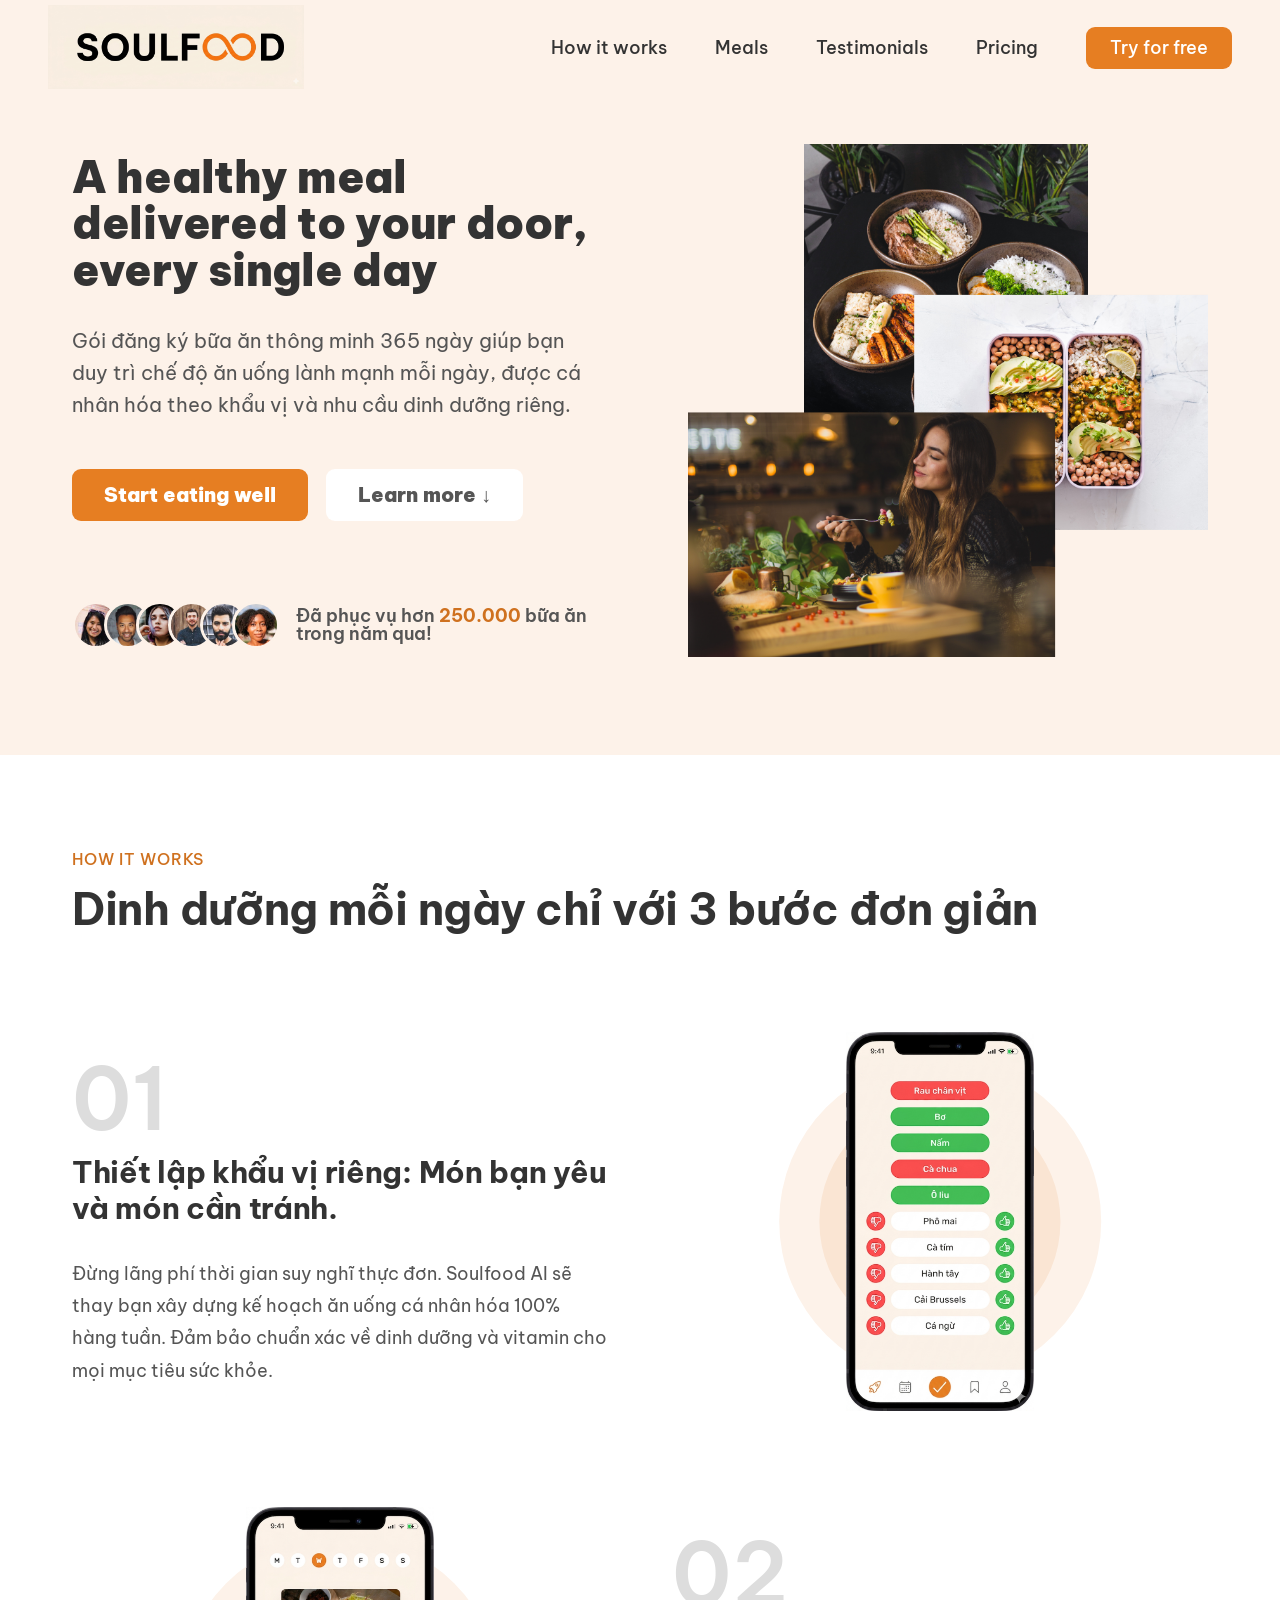
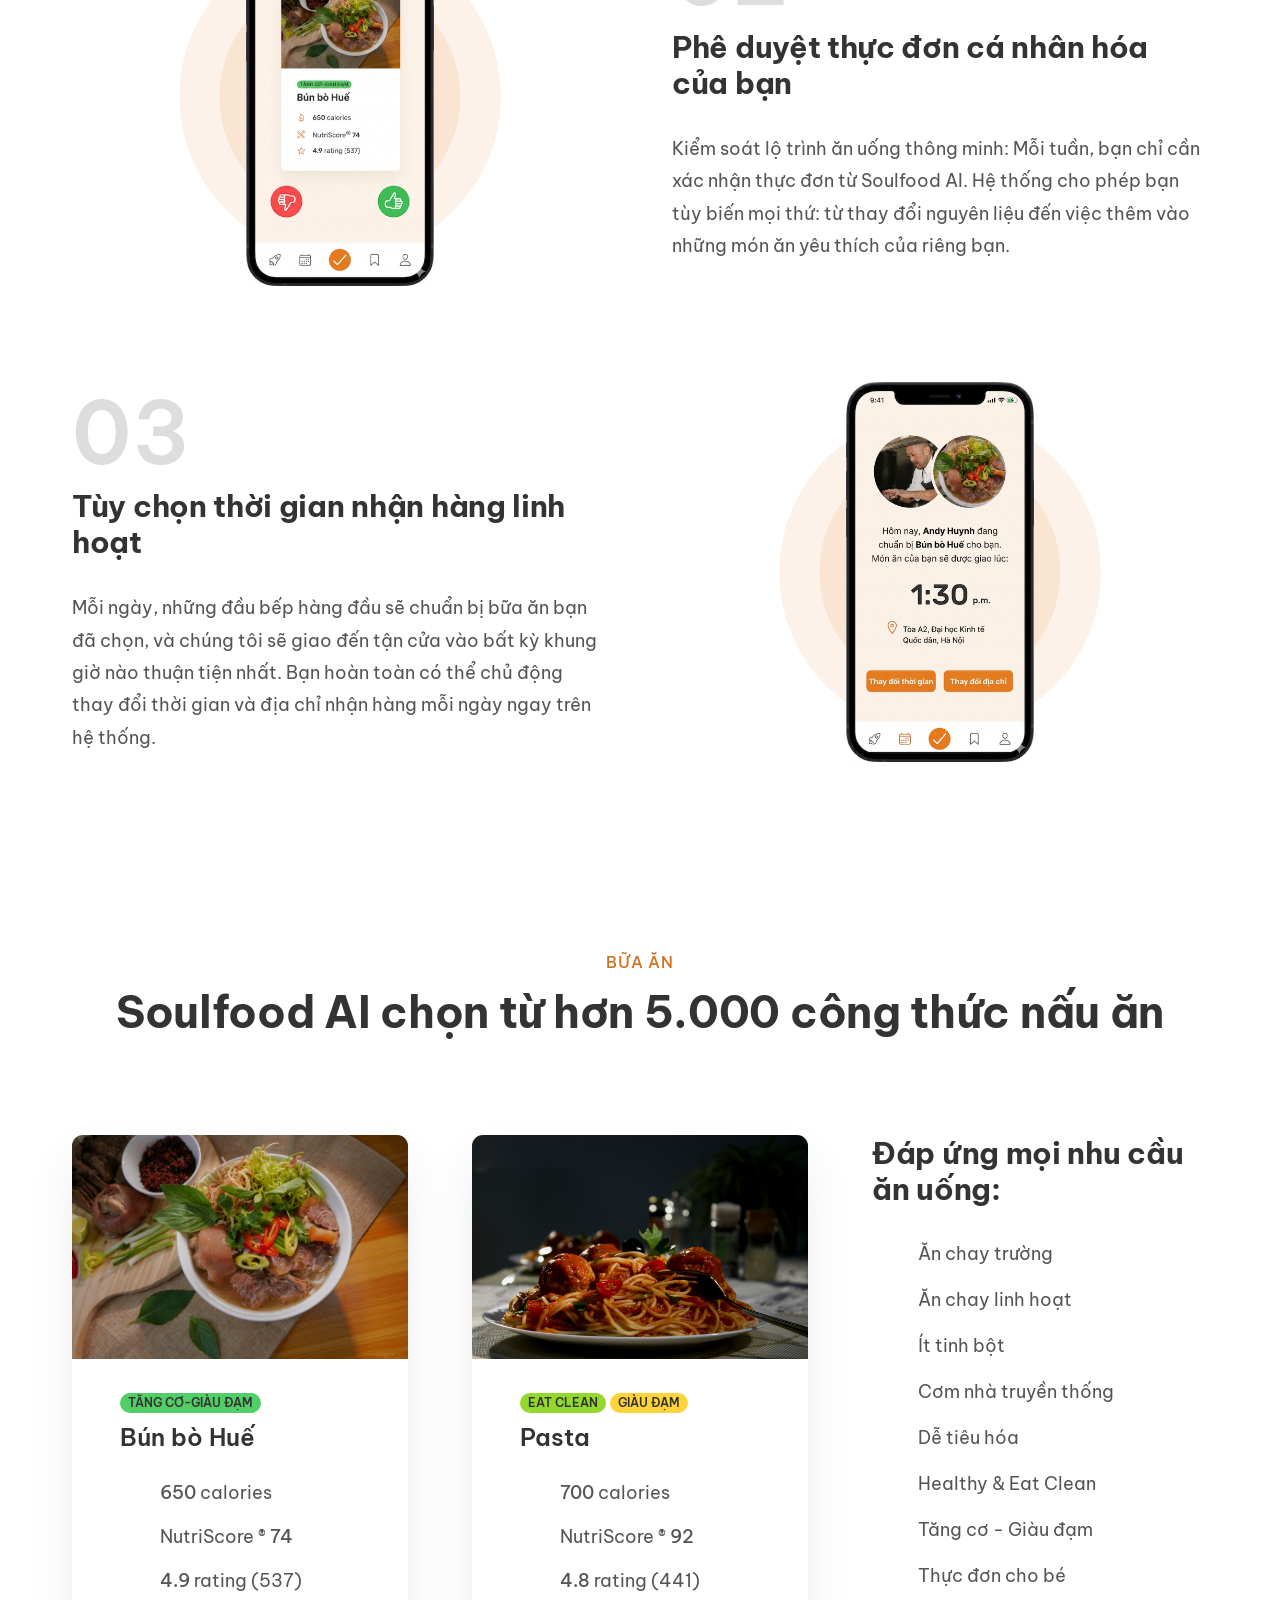
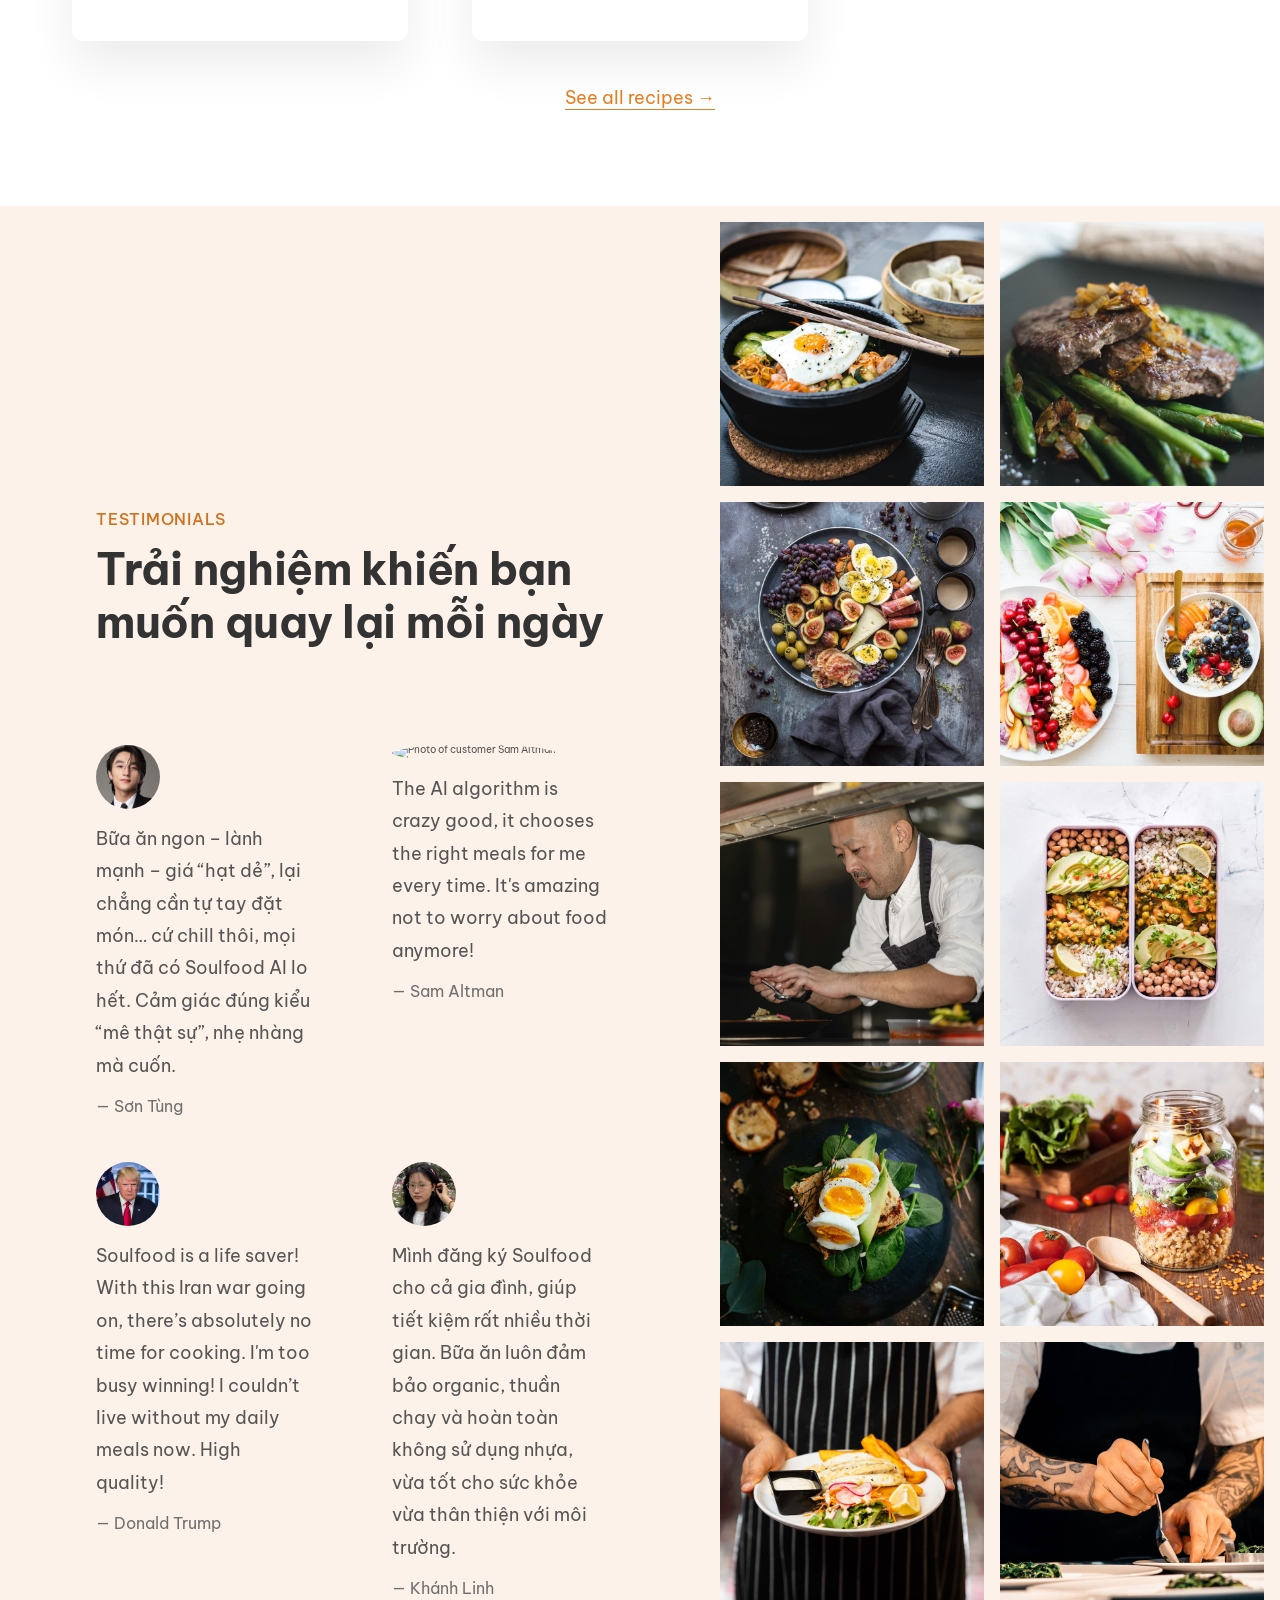
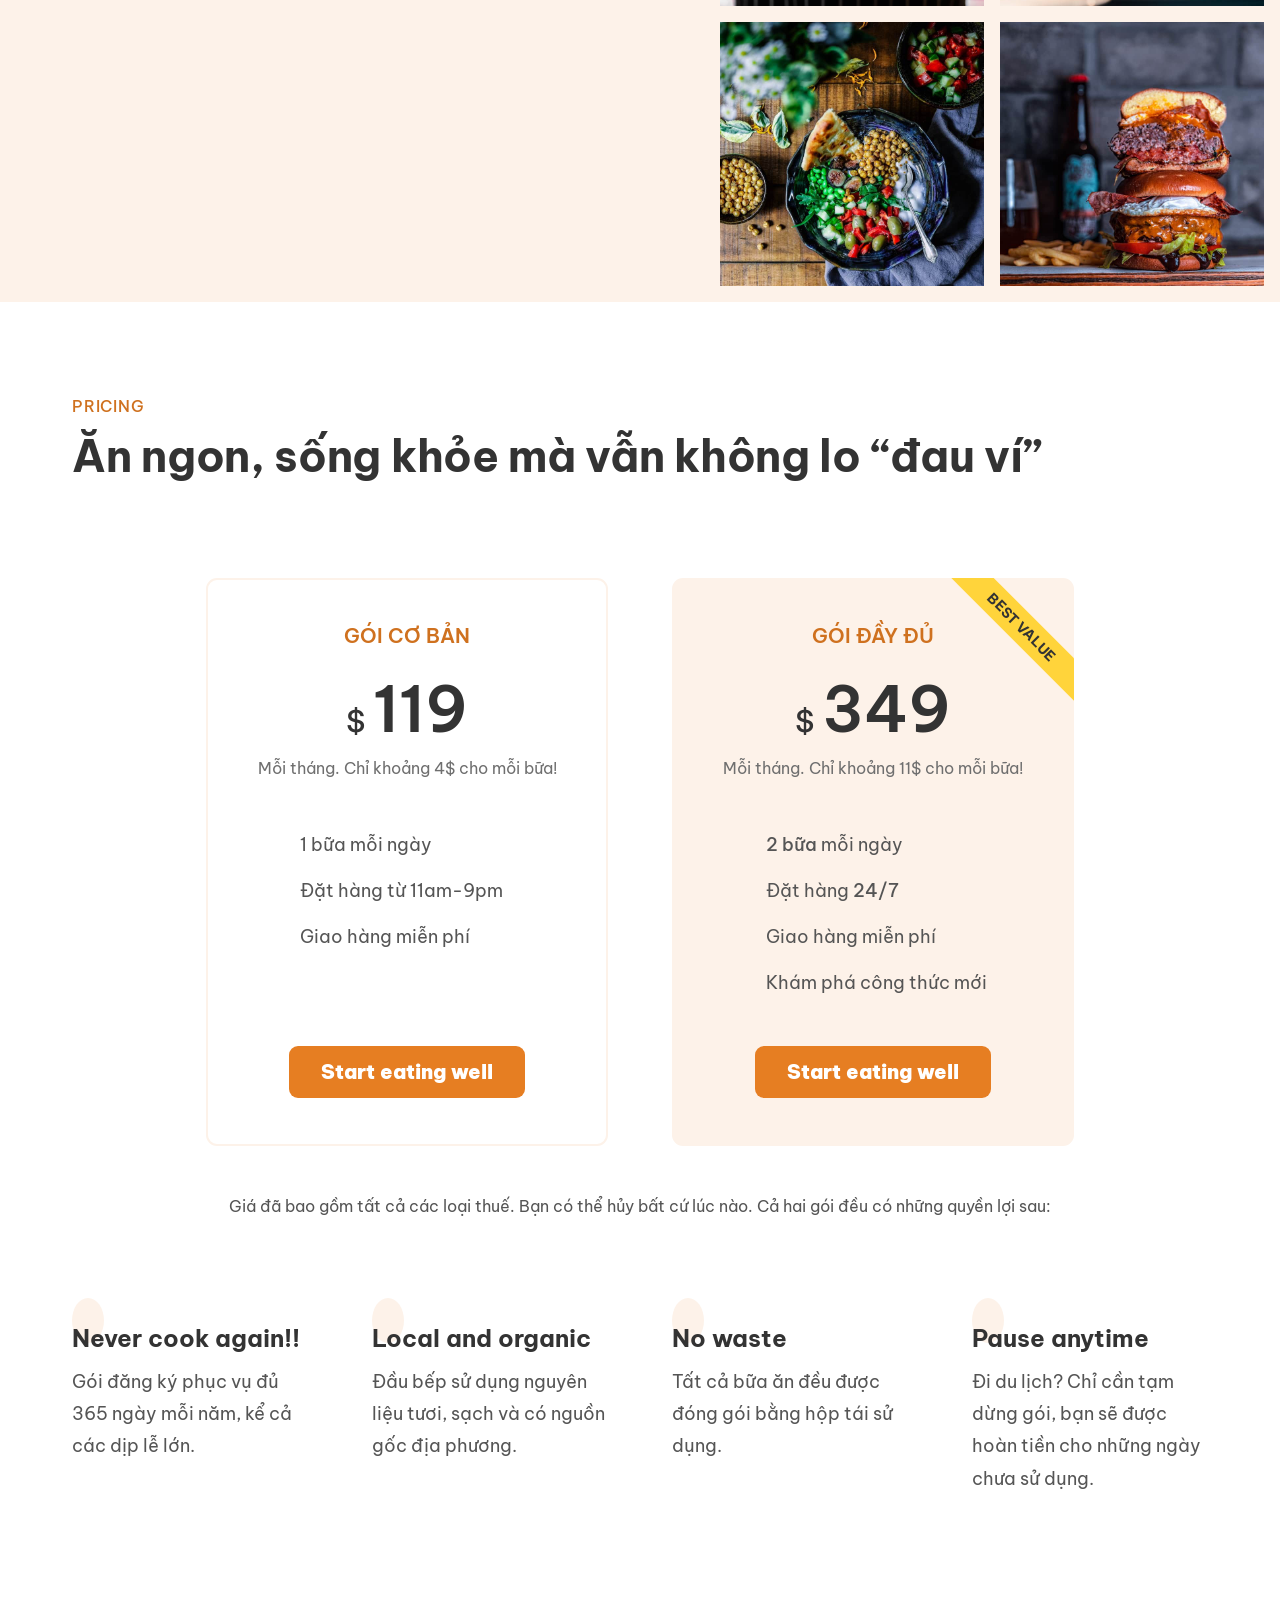
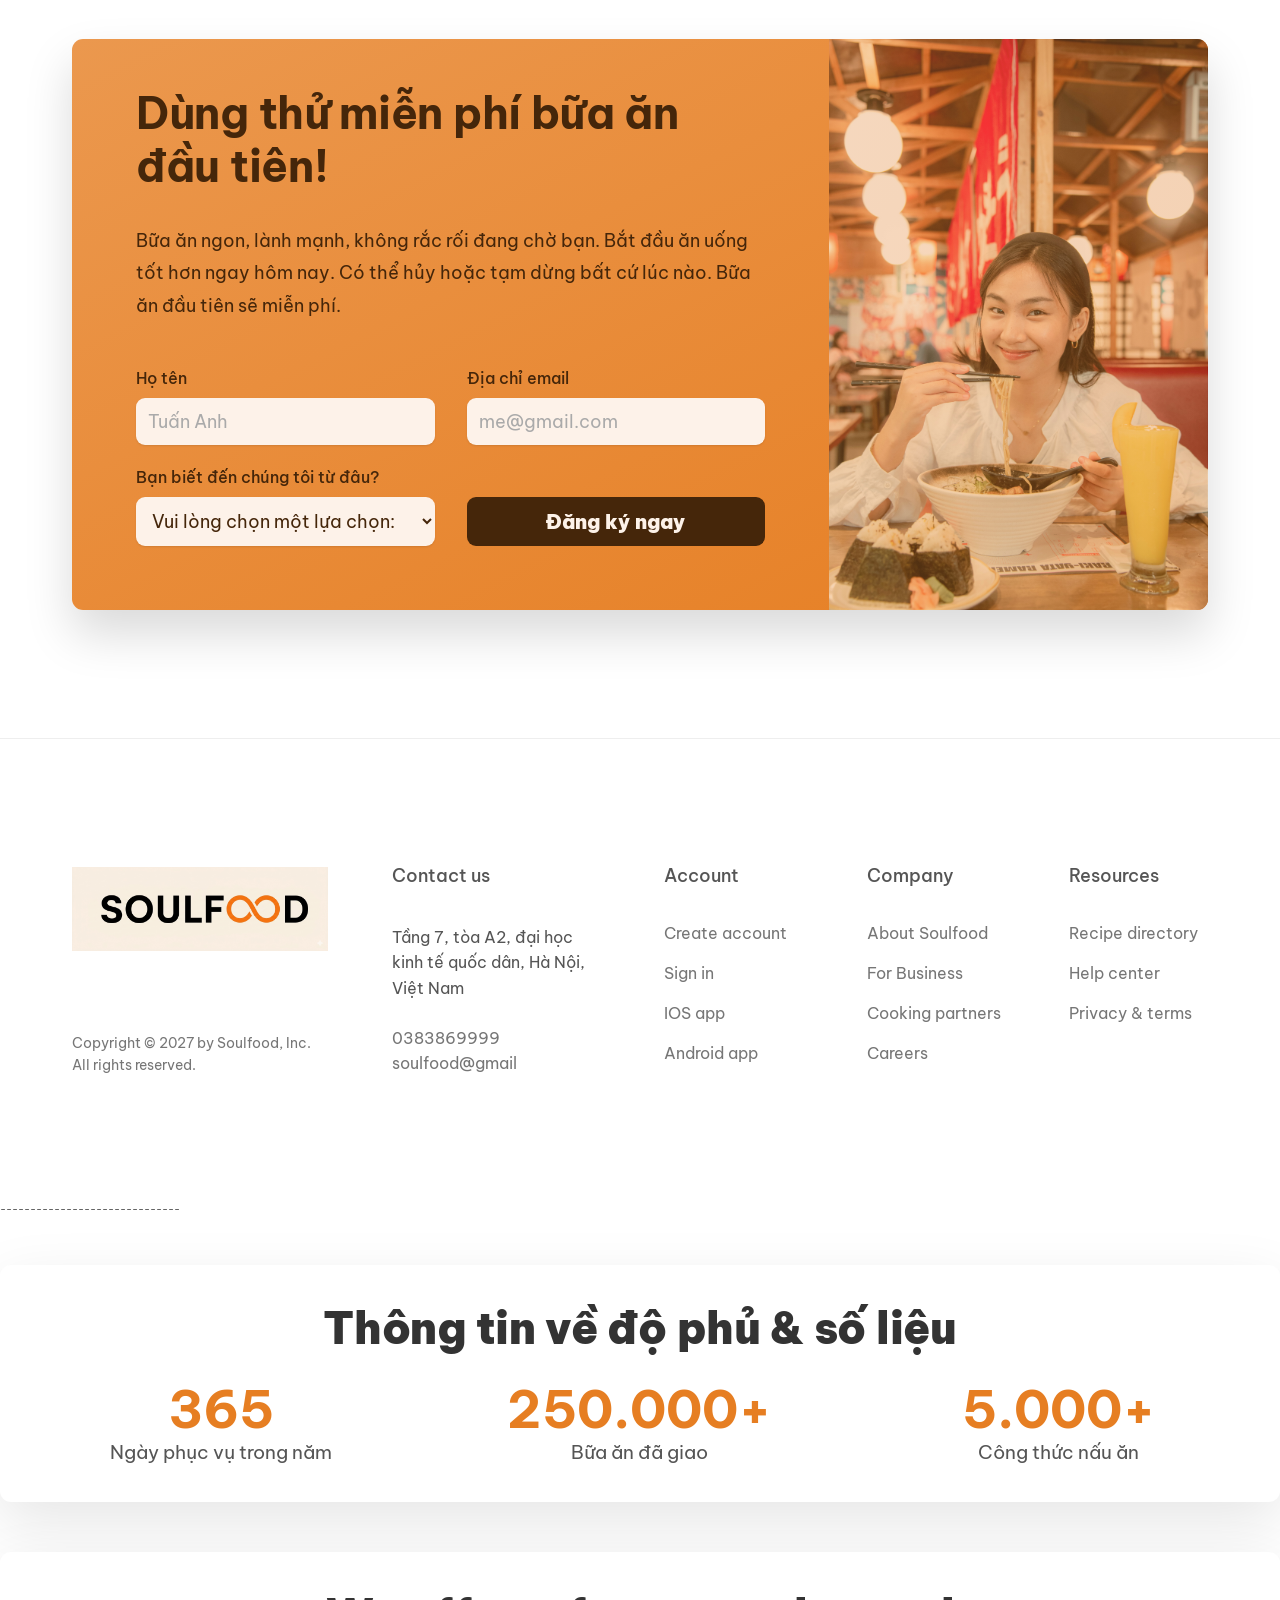
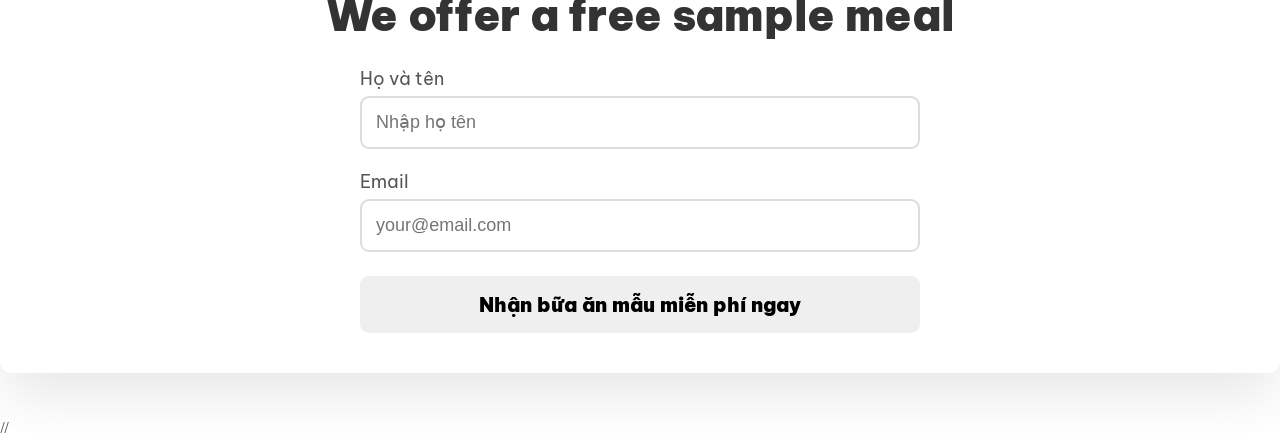
==== commit 6692d8df: "Website" ====
--- a/finalwebdesign/index.html
+++ b/finalwebdesign/index.html
@@ -23,6 +23,7 @@
     <link rel="stylesheet" href="css/style.css" />
     <link rel="stylesheet" href="css/general.css" />
     <link rel="stylesheet" href="css/queries.css" />
+    <link rel="stylesheet" href="css/responsive.css" />
 
     <script
       type="module"
@@ -482,7 +483,7 @@
               </li>
             </ul>
             <div class="plan-sing-up">
-              <a href="#" class="btn btn--full">Start eating well</a>
+              <a href="javascript:void(0)" class="btn btn--full btn-pricing">Start eating well</a>
             </div>
           </div>
 
@@ -511,7 +512,7 @@
               </li>
             </ul>
             <div class="plan-sing-up">
-              <a href="#" class="btn btn--full">Start eating well</a>
+              <a href="javascript:void(0)"class="btn btn--full btn-pricing">Start eating well</a>
             </div>
           </div>
         </div>
@@ -695,116 +696,6 @@
     </footer>
 
     ------------------------------
-    <!-- RESPONSIVE  -->
-<style>
-    .btn-mobile-nav {
-        display: none;
-        font-size: 3.6rem;
-        background: none;
-        border: none;
-        cursor: pointer;
-        color: #333;
-        padding: 0.5rem;
-    }
-
-    /* Tablet */
-    @media (max-width: 1024px) {
-        .hero, .step {
-            grid-template-columns: 1fr;
-            text-align: center;
-            gap: 4.8rem;
-        }
-    }
-
-    /* Điện thoại */
-    @media (max-width: 768px) {
-        html { font-size: 54%; }
-        
-        .header {
-            height: 7.2rem;
-            padding: 0 2rem;
-        }
-        
-        .main-nav-list {
-            position: fixed;
-            top: 7.2rem;
-            left: 100%;
-            width: 100%;
-            height: calc(100vh - 7.2rem);
-            background-color: #fdf2e9;
-            flex-direction: column;
-            justify-content: center;
-            align-items: center;
-            gap: 6rem;
-            transition: all 0.4s ease;
-            box-shadow: 0 10px 30px rgba(0,0,0,0.15);
-            z-index: 999;
-        }
-        
-        .main-nav-list.open {
-            left: 0;
-        }
-        
-        .btn-mobile-nav {
-            display: block;
-        }
-        
-        .heading-primary {
-            font-size: 3.6rem;
-            line-height: 1.1;
-        }
-        
-        section {
-            padding: 6rem 0;
-        }
-        
-        .container {
-            padding: 0 2rem;
-        }
-        
-        .meal-grid, .pricing-grid, .testimonial-grid {
-            grid-template-columns: 1fr;
-            gap: 2.4rem;
-        }
-        
-        .gallery {
-            grid-template-columns: repeat(auto-fit, minmax(18rem, 1fr));
-            gap: 1.2rem;
-        }
-    }
-
-    /* Điện thoại màn nhỏ */
-    @media (max-width: 480px) {
-        .heading-primary {
-            font-size: 3.2rem;
-        }
-        .btn {
-            padding: 1.4rem 2.8rem;
-            font-size: 1.8rem;
-        }
-    }
-
-    /* Style module phụ */
-    .module {
-        background: #fff;
-        padding: 4rem 2.4rem;
-        border-radius: 11px;
-        margin: 5rem auto;
-        max-width: 100%;
-        box-shadow: 0 2rem 6rem rgba(0,0,0,0.1);
-    }
-
-    .success-message {
-        display: none;
-        background: #51cf66;
-        color: white;
-        padding: 2rem;
-        border-radius: 9px;
-        margin-top: 2rem;
-        text-align: center;
-        font-size: 1.9rem;
-    }
-</style>
 
 <!-- MODULE PHỤ 1: THÔNG TIN ĐỘ PHỦ & SỐ LIỆU -->
 <section class="module">
@@ -844,37 +735,47 @@
     </div>
 </section>
 
-<!-- JAVASCRIPT -->
-<script>
-    // JS cho Menu Mobile
-    const mobileBtn = document.getElementById('mobile-btn');
-    const navList = document.getElementById('main-nav');
-
-    if (mobileBtn && navList) {
-        mobileBtn.addEventListener('click', () => {
-            navList.classList.toggle('open');
-            mobileBtn.textContent = navList.classList.contains('open') ? '✕' : '☰';
-        });
-    }
-
-    // JS cho Form
-    const sampleForm = document.getElementById('sampleForm');
-    const successMsg = document.getElementById('successMsg');
-
-    if (sampleForm && successMsg) {
-        sampleForm.addEventListener('submit', function(e) {
-            e.preventDefault();
-            sampleForm.style.display = 'none';
-            successMsg.style.display = 'block';
-
-            setTimeout(() => {
-                sampleForm.reset();
-                sampleForm.style.display = 'block';
-                successMsg.style.display = 'none';
-            }, 4000);
-        });
-    }
-</script>
+//
+<div id="pricingModal" class="p-modal-wrapper">
+    <div class="p-modal-box">
+        <span id="closeModal" class="p-close-btn">&times;</span>
+        
+        <div class="p-header">
+            <h2>Đăng ký hội viên</h2>
+            <p>Khởi đầu lối sống lành mạnh cùng SoulFood</p>
+        </div>
+
+        <div class="p-scroll-body">
+            <form id="pricingForm" class="p-form">
+                <div class="p-form-group">
+                    <label>Gói dịch vụ đã chọn</label>
+                    <input type="text" id="selectedPlan" readonly class="p-input-readonly">
+                </div>
+
+                <div class="p-form-group">
+                    <label>Họ và tên</label>
+                    <input type="text" id="p-name" placeholder="Name" required class="white-input">
+                </div>
+
+                <div class="p-form-group">
+                    <label>Số điện thoại</label>
+                    <input type="tel" id="p-phone" placeholder="09xxxxxxxx" required class="white-input">
+                </div>
+
+                <div class="p-form-group">
+                    <label>Địa chỉ Email</label>
+                    <input type="email" id="p-email" placeholder="me@gmail.com" required class="white-input">
+                </div>
+
+                <div class="p-form-group">
+                    <label>Ghi chú yêu cầu</label>
+                    <textarea id="p-note" rows="2" placeholder="..." class="white-input"></textarea>
+                </div>
+
+                <button type="submit" class="btn-submit">Xác nhận đăng ký ngay</button>
+            </form>
+        </div>
+    </div>
 
   </body>
 </html>
--- a/finalwebdesign/css/responsive.css
+++ b/finalwebdesign/css/responsive.css
@@ -0,0 +1,216 @@
+.btn-mobile-nav {
+        display: none;
+        font-size: 3.6rem;
+        background: none;
+        border: none;
+        cursor: pointer;
+        color: #333;
+        padding: 0.5rem;
+    }
+
+    /* Tablet */
+    @media (max-width: 1024px) {
+        .hero, .step {
+            grid-template-columns: 1fr;
+            text-align: center;
+            gap: 4.8rem;
+        }
+    }
+
+    /* Điện thoại */
+    @media (max-width: 768px) {
+        html { font-size: 54%; }
+        
+        .header {
+            height: 7.2rem;
+            padding: 0 2rem;
+        }
+        
+        .main-nav-list {
+            position: fixed;
+            top: 7.2rem;
+            left: 100%;
+            width: 100%;
+            height: calc(100vh - 7.2rem);
+            background-color: #fdf2e9;
+            flex-direction: column;
+            justify-content: center;
+            align-items: center;
+            gap: 6rem;
+            transition: all 0.4s ease;
+            box-shadow: 0 10px 30px rgba(0,0,0,0.15);
+            z-index: 999;
+        }
+        
+        .main-nav-list.open {
+            left: 0;
+        }
+        
+        .btn-mobile-nav {
+            display: block;
+        }
+        
+        .heading-primary {
+            font-size: 3.6rem;
+            line-height: 1.1;
+        }
+        
+        section {
+            padding: 6rem 0;
+        }
+        
+        .container {
+            padding: 0 2rem;
+        }
+        
+        .meal-grid, .pricing-grid, .testimonial-grid {
+            grid-template-columns: 1fr;
+            gap: 2.4rem;
+        }
+        
+        .gallery {
+            grid-template-columns: repeat(auto-fit, minmax(18rem, 1fr));
+            gap: 1.2rem;
+        }
+    }
+
+    /* Điện thoại màn nhỏ */
+    @media (max-width: 480px) {
+        .heading-primary {
+            font-size: 3.2rem;
+        }
+        .btn {
+            padding: 1.4rem 2.8rem;
+            font-size: 1.8rem;
+        }
+    }
+
+    /* Style module phụ */
+    .module {
+        background: #fff;
+        padding: 4rem 2.4rem;
+        border-radius: 11px;
+        margin: 5rem auto;
+        max-width: 100%;
+        box-shadow: 0 2rem 6rem rgba(0,0,0,0.1);
+    }
+
+    .success-message {
+        display: none;
+        background: #51cf66;
+        color: white;
+        padding: 2rem;
+        border-radius: 9px;
+        margin-top: 2rem;
+        text-align: center;
+        font-size: 1.9rem;
+    }
+/* Modal */
+     .p-modal-wrapper {
+            display: none; 
+            position: fixed;
+            top: 0; left: 0;
+            width: 100%; height: 100%;
+            background: rgba(0, 0, 0, 0.7);
+            backdrop-filter: blur(10px);
+            z-index: 1000000;
+            display: none; 
+            align-items: center; 
+            justify-content: center;
+        }
+
+        .p-modal-box {
+            background-color: #fdf2e9;
+            width: 95%;
+            max-width: 500px; 
+            max-height: 90vh;
+            border-radius: 20px;
+            box-shadow: 0 40px 80px rgba(0,0,0,0.5);
+            position: relative;
+            display: flex;
+            flex-direction: column;
+            overflow: hidden;
+            margin: auto;
+        }
+
+        .p-header {
+            background-color: #e67e22;
+            padding: 2.5rem;
+            text-align: center;
+            color: #fff;
+            flex-shrink: 0;
+        }
+
+        .p-header h2 { font-size: 2.4rem; color: #fff; margin-bottom: 0.5rem; }
+
+        .p-scroll-body {
+            padding: 2.5rem 3.5rem;
+            overflow-y: auto;
+            flex-grow: 1;
+        }
+
+        .p-form-group { 
+            display: flex; 
+            flex-direction: column; 
+            margin-bottom: 2rem; 
+        }
+
+        .p-form-group label {
+            font-size: 1.4rem; 
+            font-weight: 700; 
+            margin-bottom: 0.8rem; 
+            color: #45260a; 
+        }
+
+        .white-input {
+            padding: 1.3rem;
+            background: #ffffff !important;
+            border: 1px solid #ddd;
+            border-radius: 10px;
+            font-size: 1.6rem;
+            color: #000 !important;
+            width: 100%;
+            font-family: inherit;
+        }
+
+        .p-input-readonly {
+            background: #eee !important;
+            color: #e67e22 !important;
+            font-weight: 800;
+            border: 2px dashed #e67e22 !important;
+            text-align: center;
+            padding: 1.2rem;
+            border-radius: 10px;
+        }
+
+        .btn-submit {
+            width: 100%;
+            background-color: #45260a;
+            color: #fff;
+            padding: 1.8rem;
+            border: none;
+            border-radius: 10px;
+            font-size: 1.8rem;
+            font-weight: 700;
+            cursor: pointer;
+            margin-top: 1rem;
+            transition: 0.3s;
+        }
+
+        .btn-submit:hover { background-color: #000; }
+
+        .p-close-btn {
+            position: absolute;
+            top: 1.2rem; right: 1.5rem;
+            font-size: 3rem; color: #fff;
+            cursor: pointer; z-index: 100;
+        }
+
+        /* Tùy chỉnh thanh cuộn */
+        .p-scroll-body::-webkit-scrollbar { width: 6px; }
+        .p-scroll-body::-webkit-scrollbar-thumb { background: #e67e22; border-radius: 10px; }
+    
+
+    
+
+
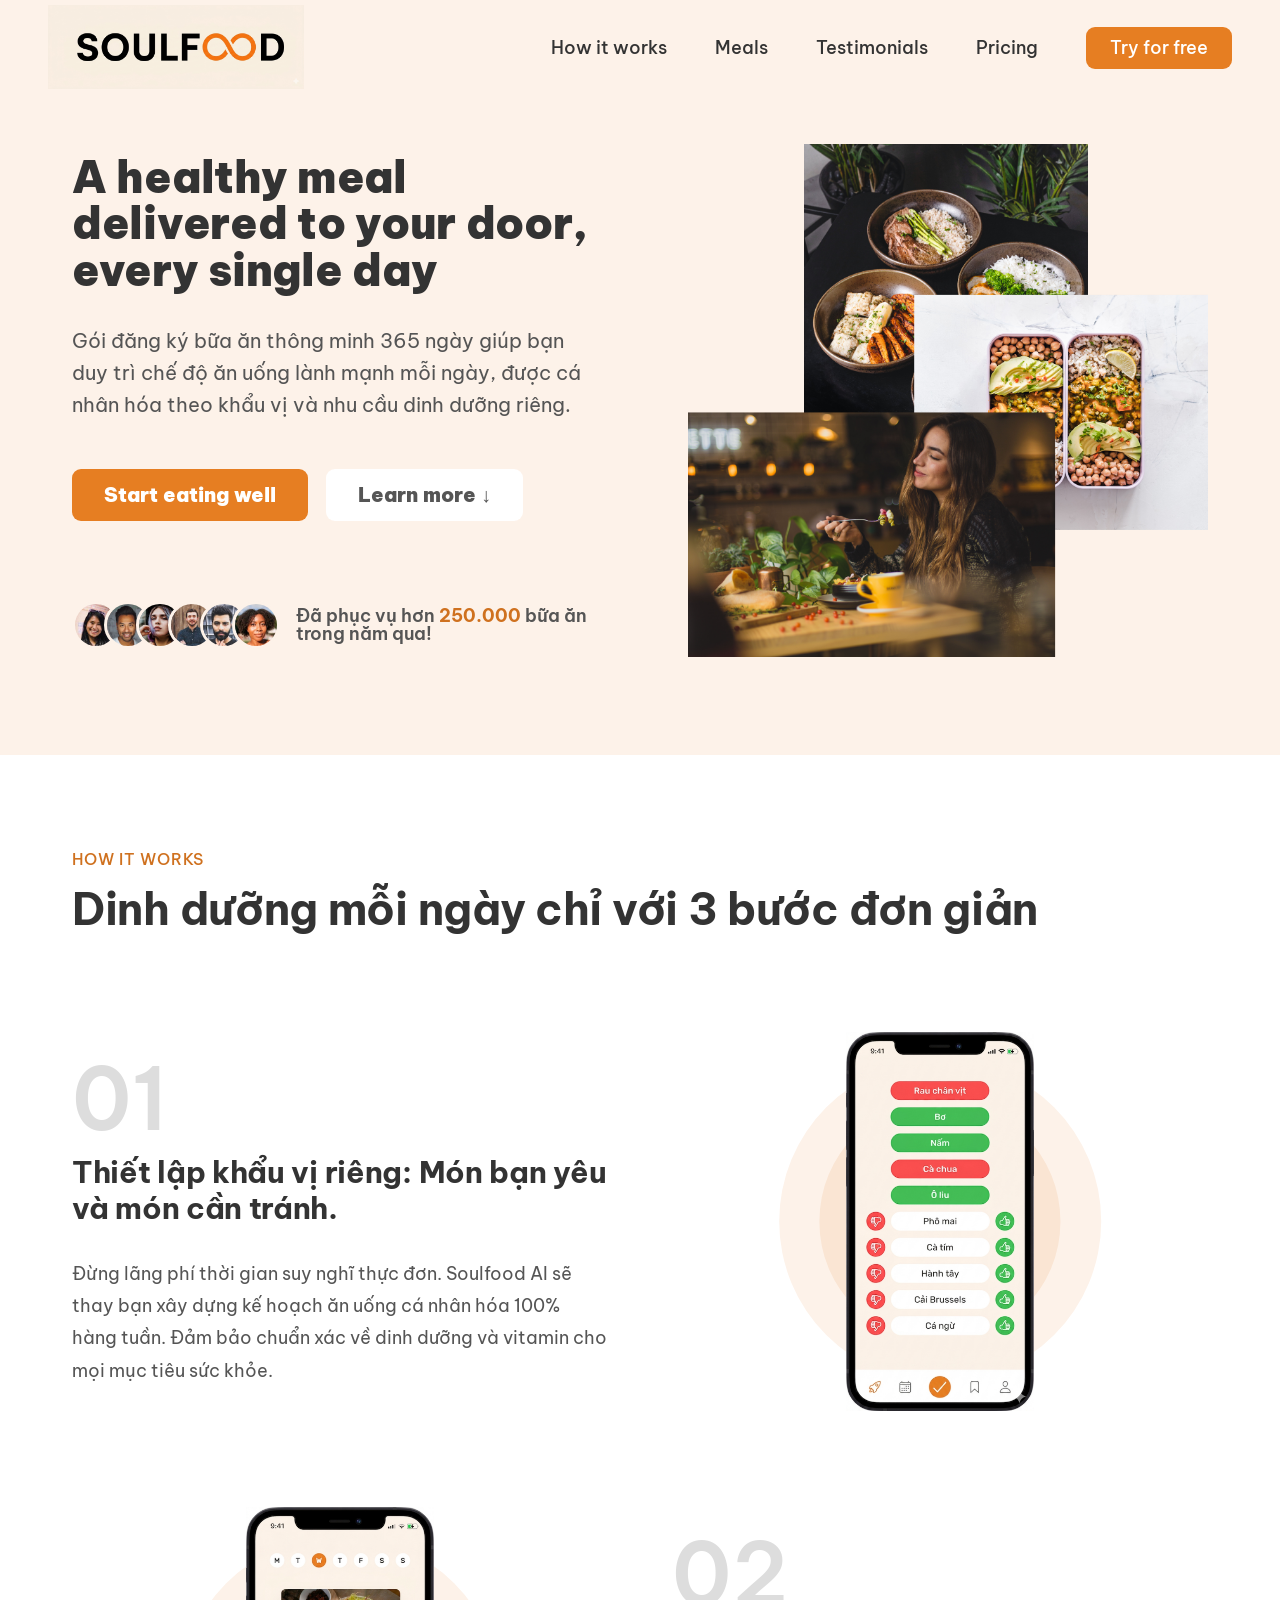
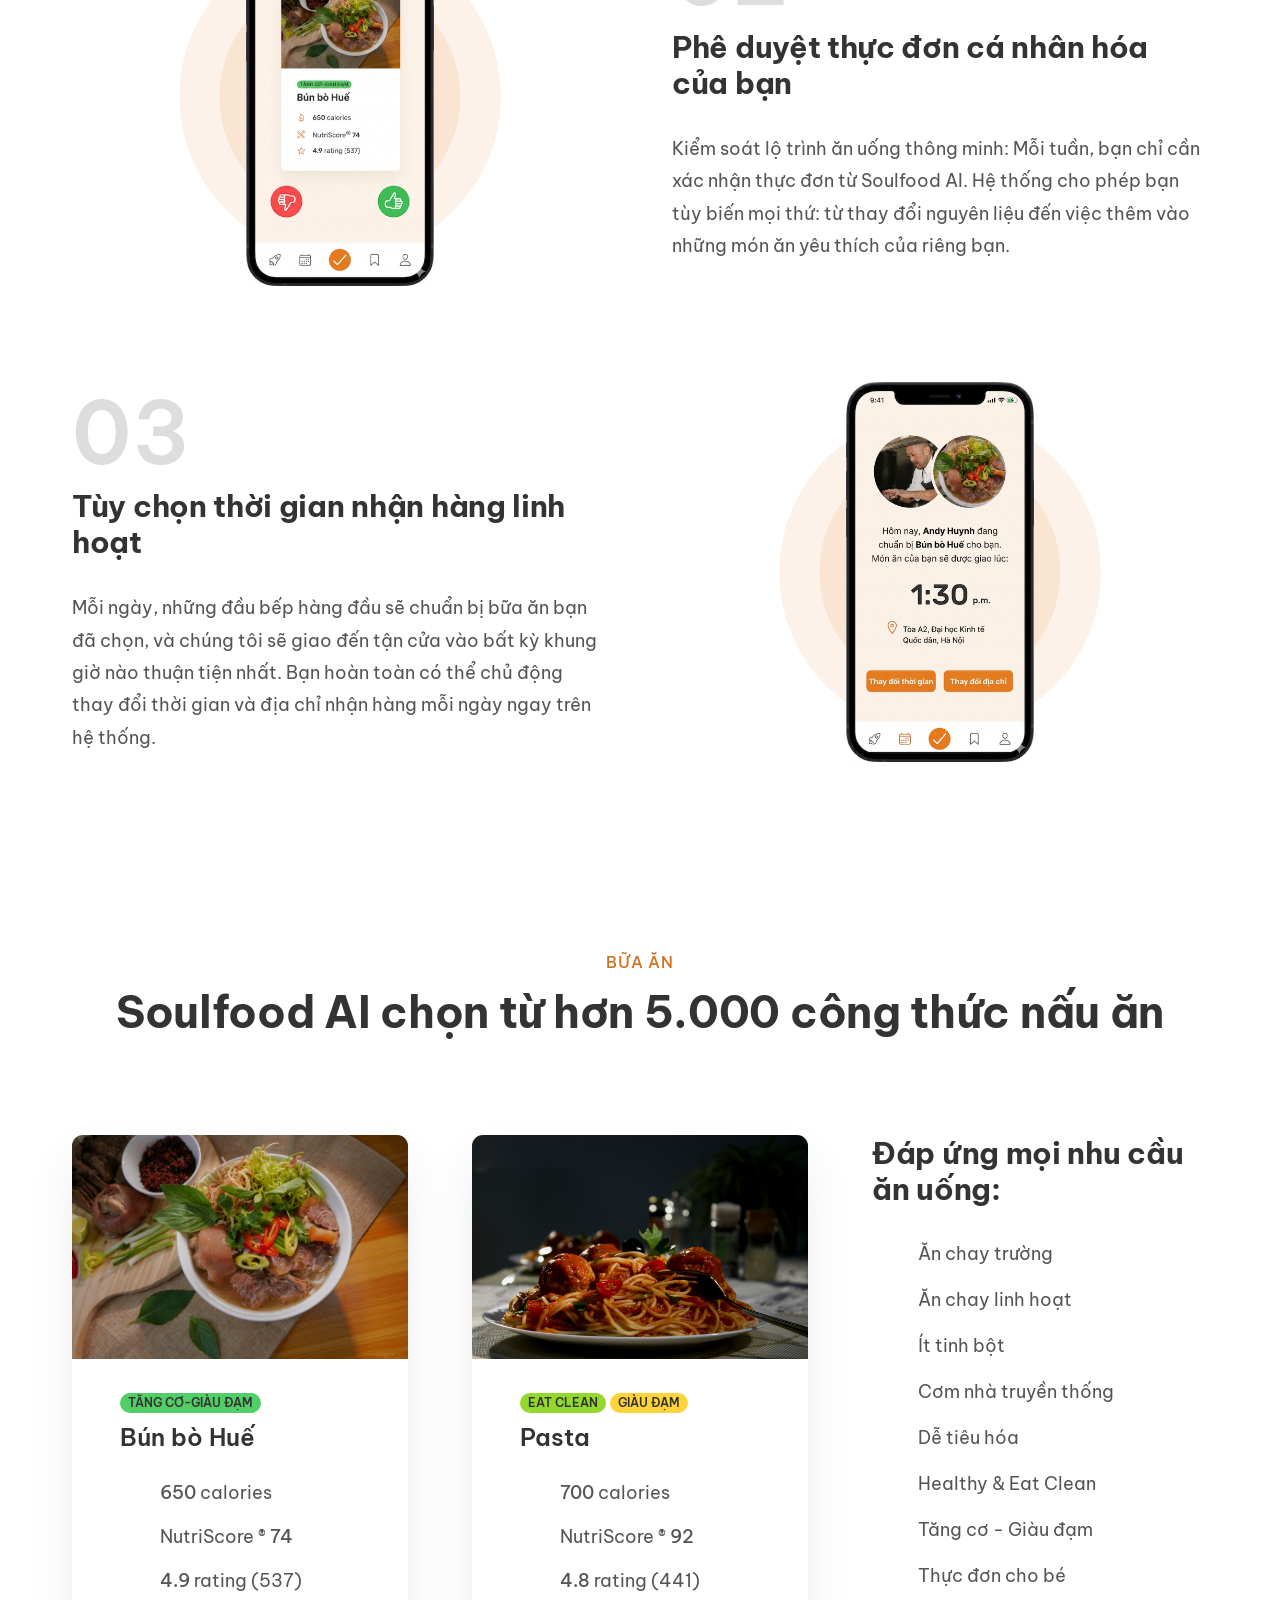
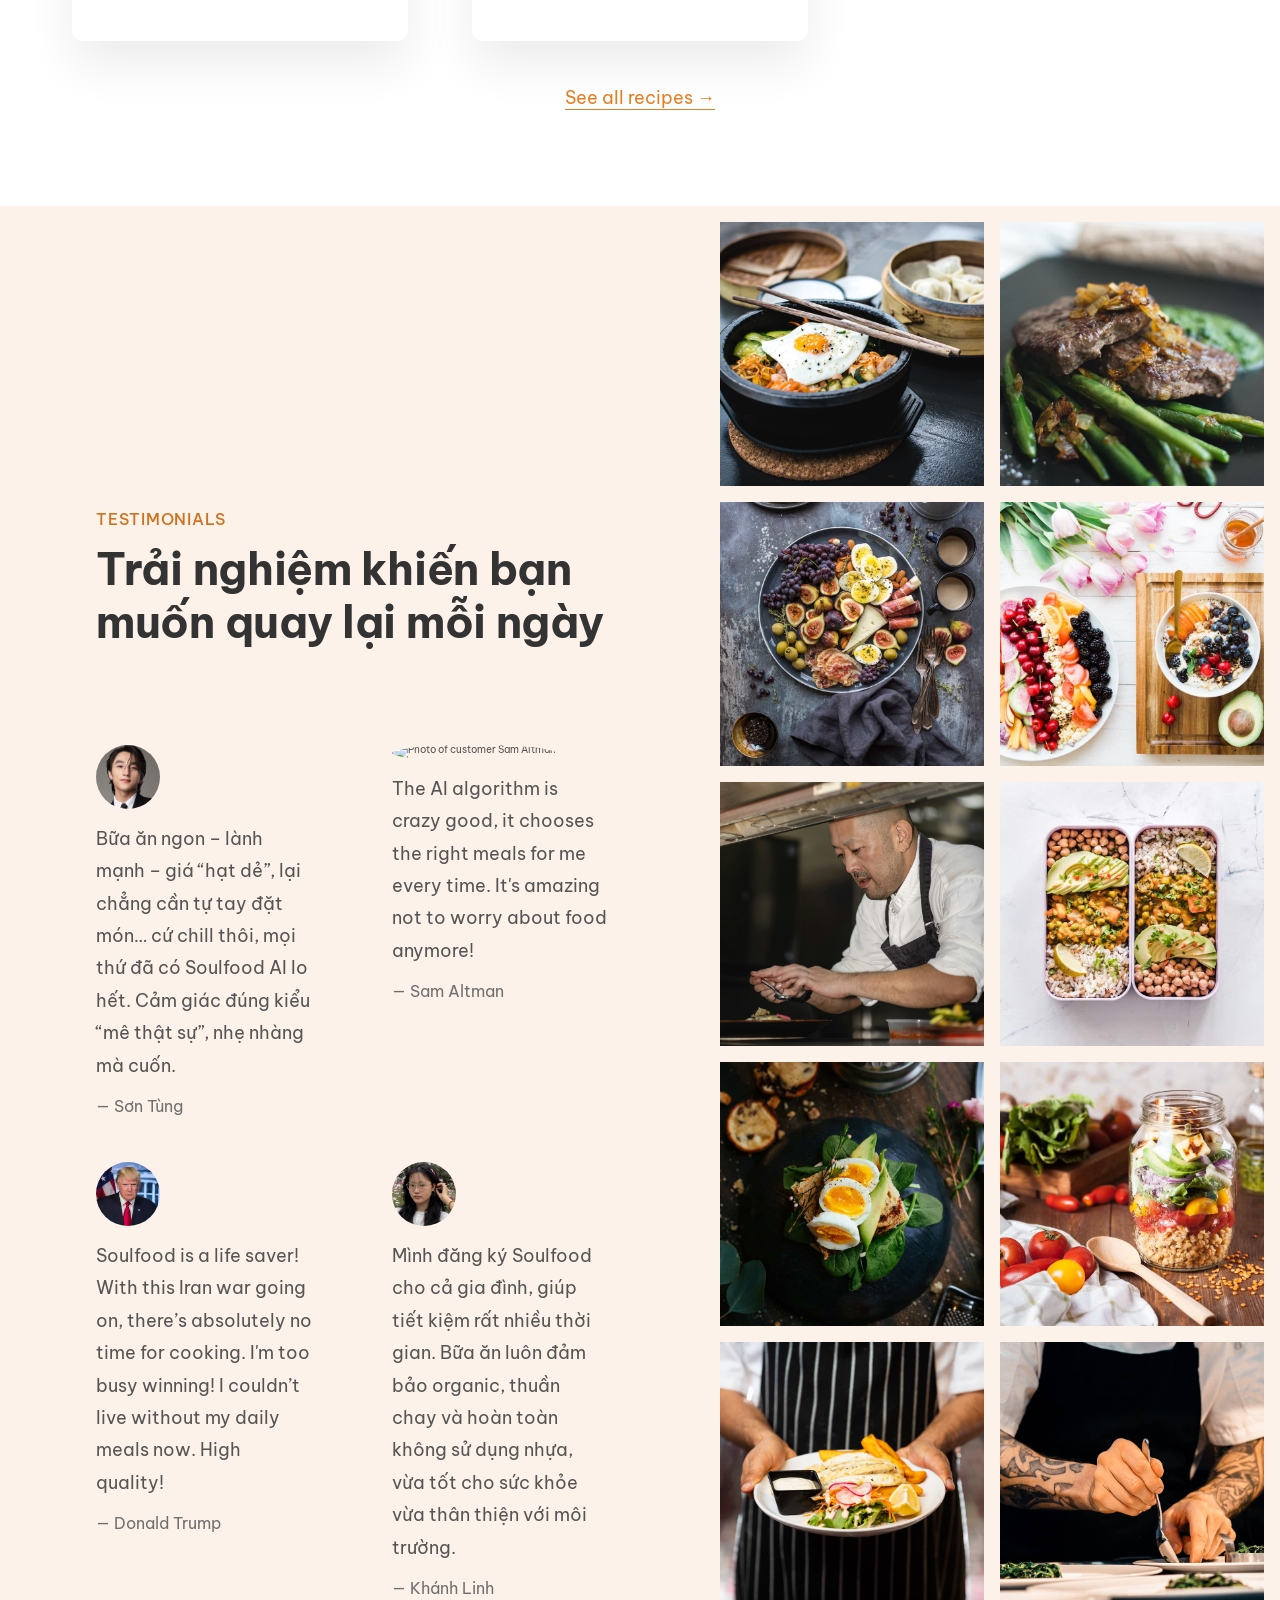
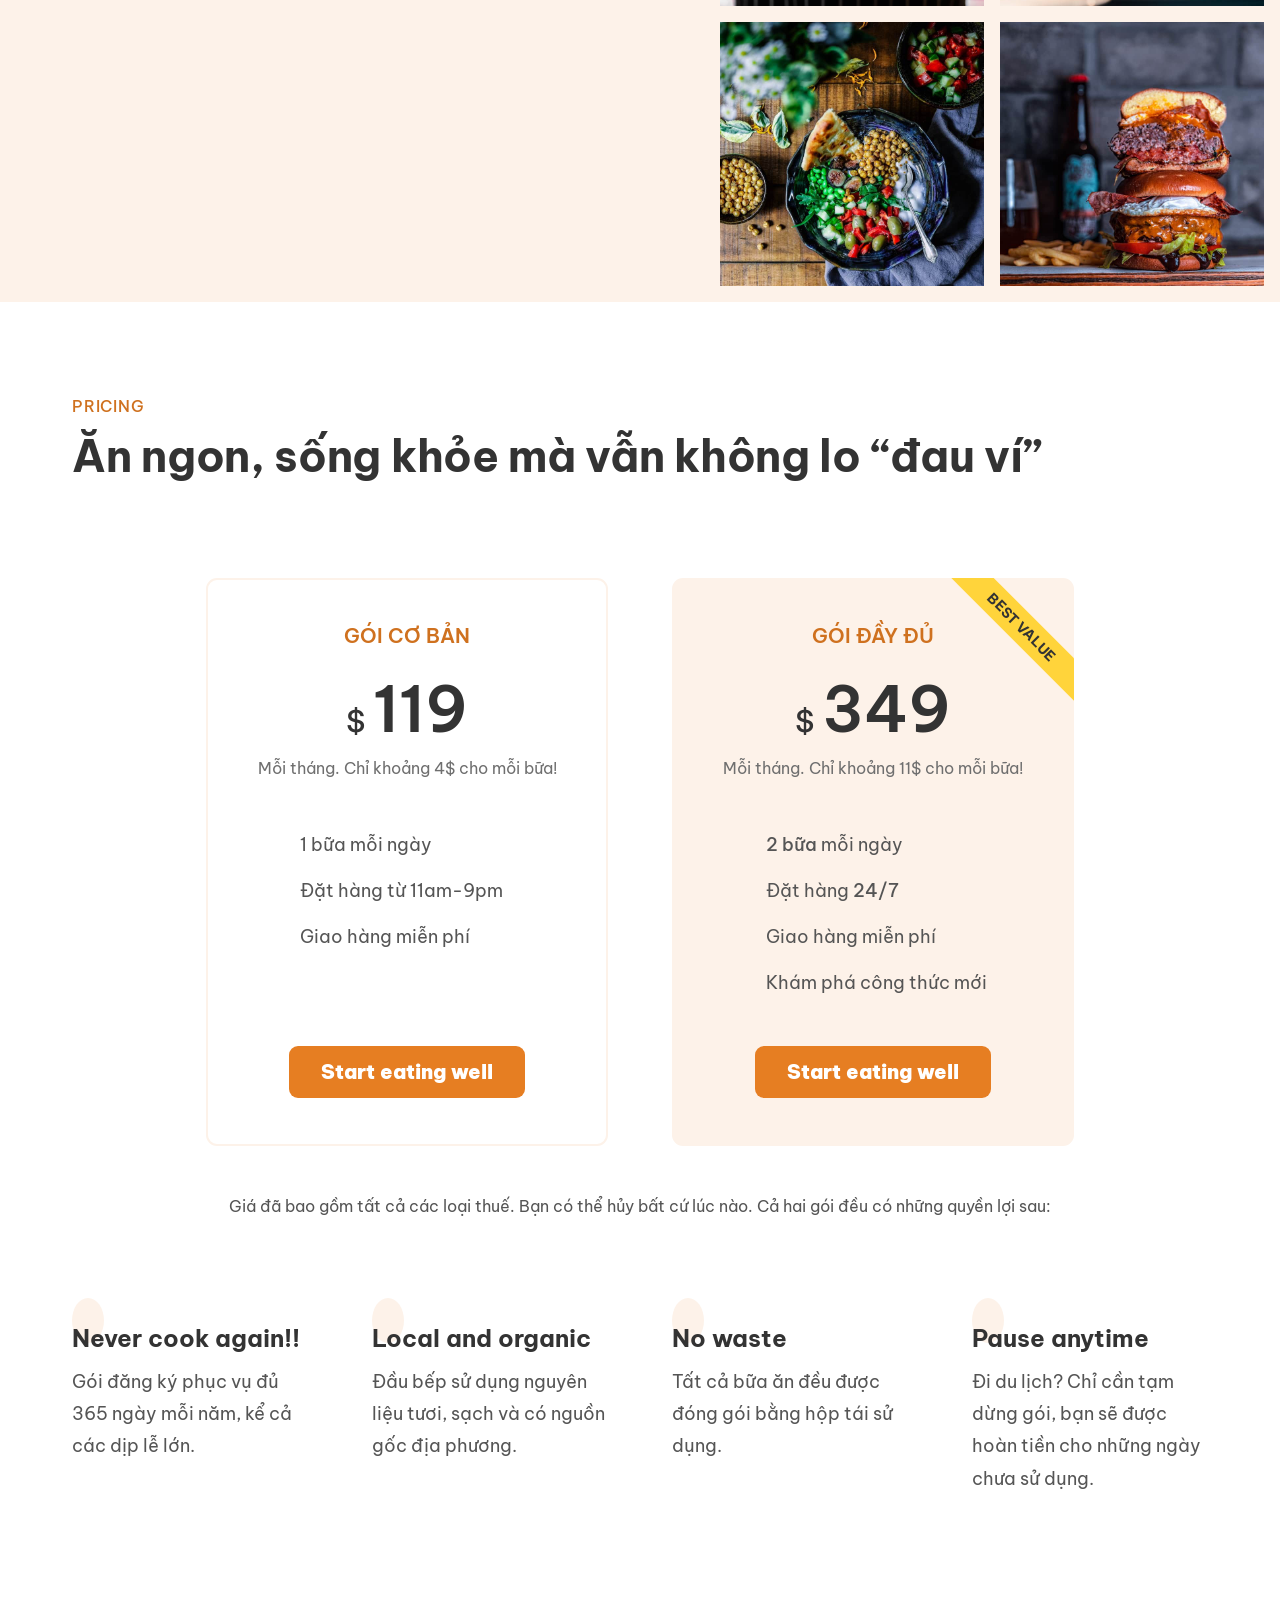
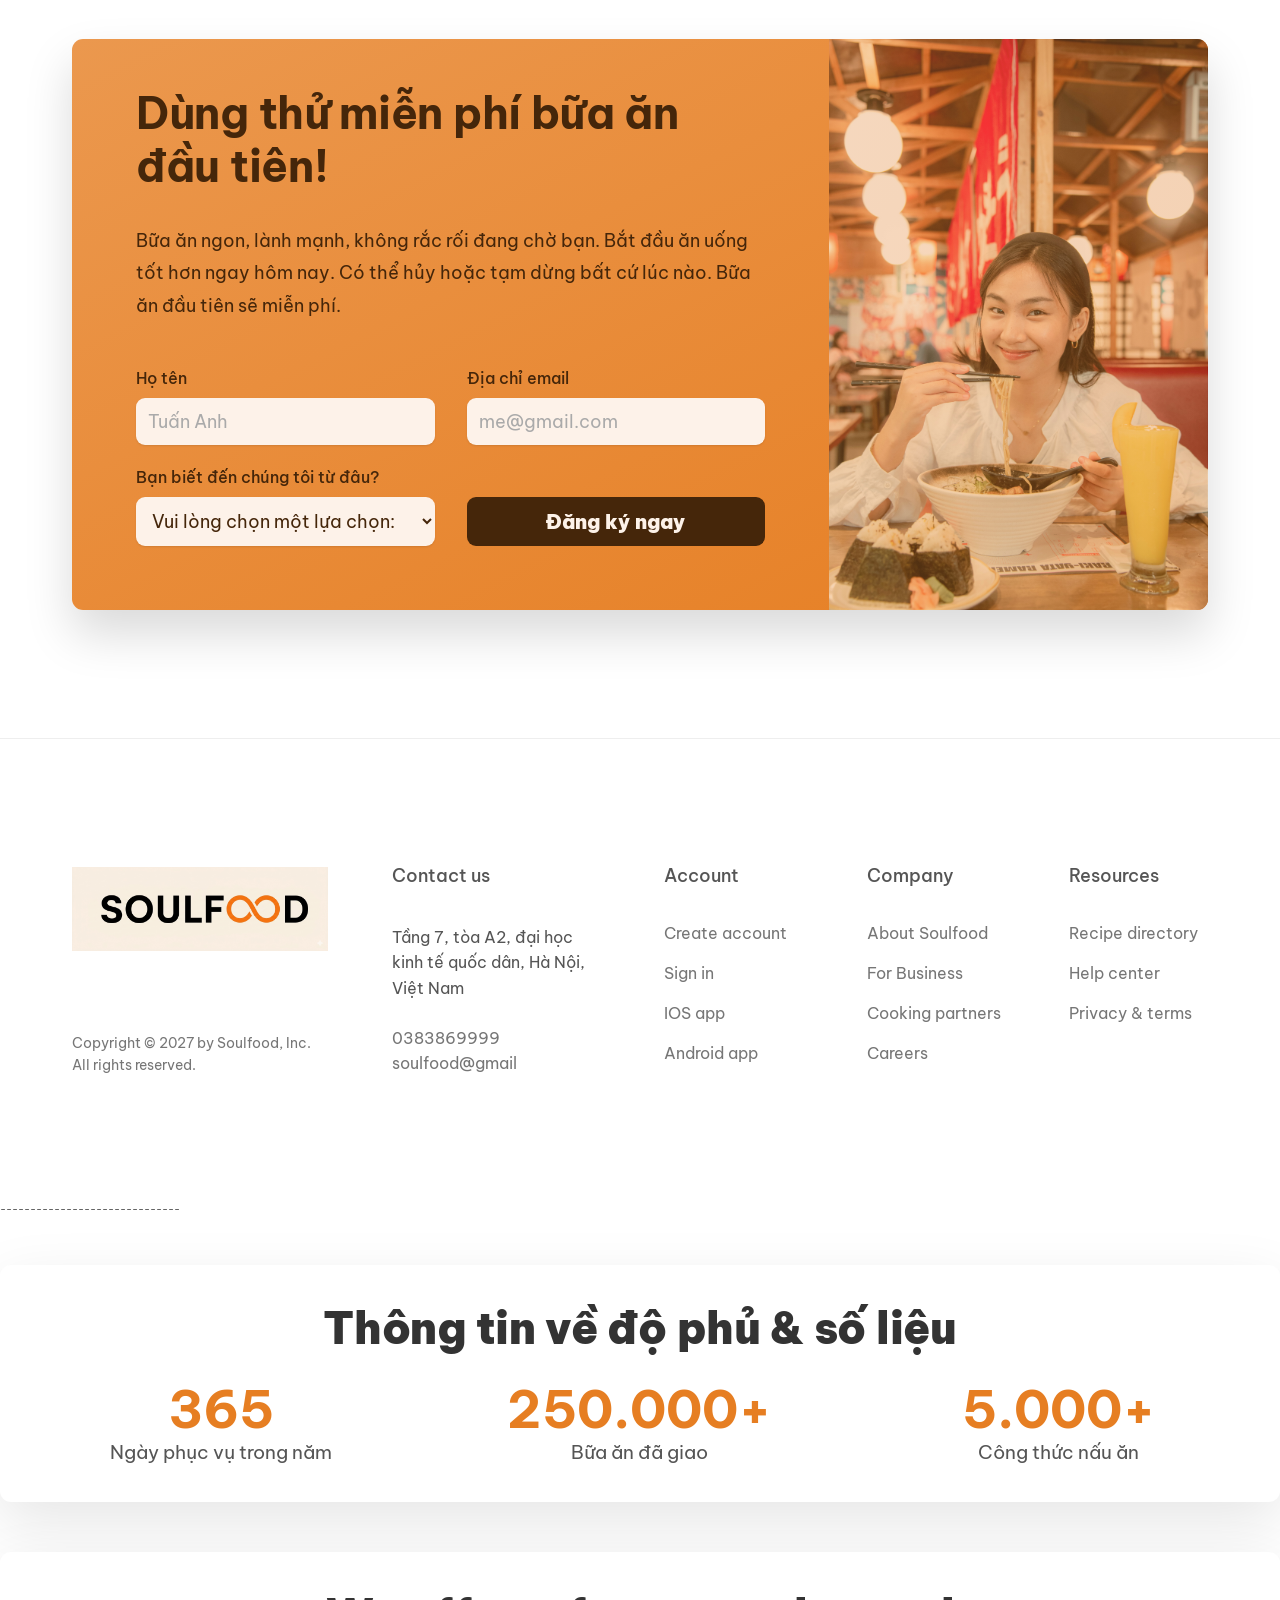
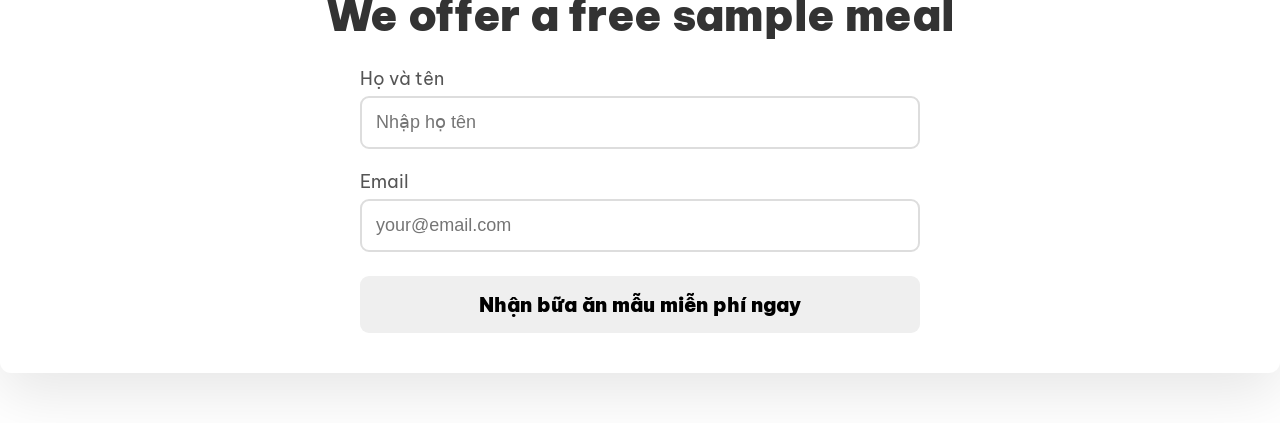
==== commit 25e37a41: "Website" ====
--- a/finalwebdesign/index.html
+++ b/finalwebdesign/index.html
@@ -1,3 +1,4 @@
+
 <!doctype html>
 <html lang="vi">
   <head>
@@ -9,22 +10,17 @@
     />
     <!-- Always include this line of code!!! -->
     <meta name="viewport" content="width=device-width, initial-scale=1.0" />
-
     <link rel="icon" href="img/favicon.png" />
     <link rel="apple-touch-icon" href="img/apple-touch-icon.png" />
     <link rel="manifest" href="manifest.webmanifest" />
-
     <link rel="preconnect" href="https://fonts.gstatic.com" />
     <link
       href="https://fonts.googleapis.com/css2?family=Be+Vietnam+Pro:wght@400;500;600;700&display=swap"
       rel="stylesheet"
     />
-
     <link rel="stylesheet" href="css/style.css" />
     <link rel="stylesheet" href="css/general.css" />
     <link rel="stylesheet" href="css/queries.css" />
-    <link rel="stylesheet" href="css/responsive.css" />
-
     <script
       type="module"
       src="https://unpkg.com/ionicons@5.4.0/dist/ionicons/ionicons.esm.js"
@@ -33,13 +29,11 @@
       nomodule=""
       src="https://unpkg.com/ionicons@5.4.0/dist/ionicons/ionicons.js"
     ></script>
-
     <script
       defer
       src="https://unpkg.com/smoothscroll-polyfill@0.4.4/dist/smoothscroll.min.js"
     ></script>
     <script defer src="js/script.js"></script>
-
     <title>SoulFood</title>
   </head>
   <body>
@@ -58,13 +52,11 @@
           <li><a class="main-nav-link nav-cta" href="#cta">Try for free</a></li>
         </ul>
       </nav>
-
       <button class="btn-mobile-nav">
         <ion-icon class="icon-mobile-nav" name="menu-outline"></ion-icon>
         <ion-icon class="icon-mobile-nav" name="close-outline"></ion-icon>
       </button>
     </header>
-
     <main>
       <section class="section-hero">
         <div class="hero">
@@ -104,7 +96,6 @@
           </div>
         </div>
       </section>
-
       <section class="section-how" id="how">
         <div class="container">
           <span class="subheading">How it works</span>
@@ -112,7 +103,6 @@
             Dinh dưỡng mỗi ngày chỉ với 3 bước đơn giản
           </h2>
         </div>
-
         <div class="container grid grid--2-cols grid--center-v">
           <!-- STEP 01 -->
           <div class="step-text-box">
@@ -134,7 +124,6 @@
             preferences selection screen"
             />
           </div>
-
           <!-- STEP 02 -->
           <div class="step-img-box">
             <img
@@ -156,7 +145,6 @@
               thích của riêng bạn.
             </p>
           </div>
-
           <!-- STEP 03 -->
           <div class="step-text-box">
             <p class="step-number">03</p>
@@ -180,7 +168,6 @@
           </div>
         </div>
       </section>
-
       <section class="section-meals" id="meals">
         <div class="container center-text">
           <span class="subheading">Bữa ăn</span>
@@ -188,7 +175,6 @@
             Soulfood AI chọn từ hơn 5.000 công thức nấu ăn
           </h2>
         </div>
-
         <div class="container grid grid--3-cols margin-bottom-md">
           <div class="meal">
             <img
@@ -221,7 +207,6 @@
               </ul>
             </div>
           </div>
-
           <div class="meal">
             <img src="img/meals/meal-2.jpg" class="meal-img" alt="Pasta" />
             <div class="meal-content">
@@ -249,7 +234,6 @@
               </ul>
             </div>
           </div>
-
           <div class="diets">
             <h3 class="heading-tertiary">Đáp ứng mọi nhu cầu ăn uống:</h3>
             <ul class="list">
@@ -288,19 +272,16 @@
             </ul>
           </div>
         </div>
-
         <div class="container all-recipes">
           <a href="#" class="link">See all recipes &rarr;</a>
         </div>
       </section>
-
       <section class="section-testimonials" id="testimonials">
         <div class="testimonials-container">
           <span class="subheading">Testimonials</span>
           <h2 class="heading-secondary">
             Trải nghiệm khiến bạn muốn quay lại mỗi ngày
           </h2>
-
           <div class="testimonials">
             <figure class="testimonial">
               <img
@@ -315,7 +296,6 @@
               </blockquote>
               <p class="testimonial-name">&mdash; Sơn Tùng</p>
             </figure>
-
             <figure class="testimonial">
               <img
                 class="testimonial-img"
@@ -328,7 +308,6 @@
               </blockquote>
               <p class="testimonial-name">&mdash; Sam Altman</p>
             </figure>
-
             <figure class="testimonial">
               <img
                 class="testimonial-img"
@@ -343,7 +322,6 @@
               </blockquote>
               <p class="testimonial-name">&mdash; Donald Trump</p>
             </figure>
-
             <figure class="testimonial">
               <img
                 class="testimonial-img"
@@ -360,7 +338,6 @@
             </figure>
           </div>
         </div>
-
         <div class="gallery">
           <figure class="gallery-item">
             <img
@@ -449,7 +426,6 @@
           </figure>
         </div>
       </section>
-
       <section class="section-pricing" id="pricing">
         <div class="container">
           <span class="subheading">Pricing</span>
@@ -457,7 +433,6 @@
             Ăn ngon, sống khỏe mà vẫn không lo “đau ví”
           </h2>
         </div>
-
         <div class="container grid grid--2-cols margin-bottom-md">
           <div class="pricing-plan pricing-plan--starter">
             <header class="plan-header">
@@ -486,7 +461,6 @@
               <a href="javascript:void(0)" class="btn btn--full btn-pricing">Start eating well</a>
             </div>
           </div>
-
           <div class="pricing-plan pricing-plan--complete">
             <header class="plan-header">
               <p class="plan-name">Gói đầy đủ</p>
@@ -516,14 +490,12 @@
             </div>
           </div>
         </div>
-
         <div class="container grid">
           <aside class="plan-details">
             Giá đã bao gồm tất cả các loại thuế. Bạn có thể hủy bất cứ lúc nào.
             Cả hai gói đều có những quyền lợi sau:
           </aside>
         </div>
-
         <div class="container grid grid--4-cols">
           <div class="feature">
             <ion-icon class="feature-icon" name="infinite-outline"></ion-icon>
@@ -557,6 +529,155 @@
         </div>
       </section>
 
+
+<div id="pricingModal" class="p-modal-wrapper">
+    <div class="p-modal-box">
+        <span id="closeModal" class="p-close-btn">&times;</span>
+        
+        <div class="p-header">
+            <h2>Đăng ký hội viên</h2>
+            <p>Khởi đầu lối sống lành mạnh cùng SoulFood</p>
+        </div>
+        <div class="p-scroll-body">
+            <form id="pricingForm" class="p-form">
+                <div class="p-form-group">
+                    <label>Gói dịch vụ đã chọn</label>
+                    <input type="text" id="selectedPlan" readonly class="p-input-readonly">
+                </div>
+                <div class="p-form-group">
+                    <label>Họ và tên</label>
+                    <input type="text" id="p-name" placeholder="Name" required class="white-input">
+                </div>
+                <div class="p-form-group">
+                    <label>Số điện thoại</label>
+                    <input type="tel" id="p-phone" placeholder="09xxxxxxxx" required class="white-input">
+                </div>
+                <div class="p-form-group">
+                    <label>Địa chỉ Email</label>
+                    <input type="email" id="p-email" placeholder="me@gmail.com" required class="white-input">
+                </div>
+                <div class="p-form-group">
+                    <label>Ghi chú yêu cầu</label>
+                    <textarea id="p-note" rows="2" placeholder="..." class="white-input"></textarea>
+                </div>
+                <button type="submit" class="btn-submit">Xác nhận đăng ký ngay</button>
+            </form>
+        </div>
+    </div>
+    <style>
+        .p-modal-wrapper {
+            display: none; 
+            position: fixed;
+            top: 0; left: 0;
+            width: 100%; height: 100%;
+            background: rgba(0, 0, 0, 0.7);
+            backdrop-filter: blur(10px);
+            z-index: 1000000;
+            display: none; 
+            align-items: center; 
+            justify-content: center;
+        }
+        .p-modal-box {
+            background-color: #fdf2e9;
+            width: 95%;
+            max-width: 500px; 
+            max-height: 90vh;
+            border-radius: 20px;
+            box-shadow: 0 40px 80px rgba(0,0,0,0.5);
+            position: relative;
+            display: flex;
+            flex-direction: column;
+            overflow: hidden;
+            margin: auto;
+        }
+        .p-header {
+            background-color: #e67e22;
+            padding: 2.5rem;
+            text-align: center;
+            color: #fff;
+            flex-shrink: 0;
+        }
+        .p-header h2 { font-size: 2.4rem; color: #fff; margin-bottom: 0.5rem; }
+        .p-scroll-body {
+            padding: 2.5rem 3.5rem;
+            overflow-y: auto;
+            flex-grow: 1;
+        }
+        .p-form-group { 
+            display: flex; 
+            flex-direction: column; 
+            margin-bottom: 2rem; 
+        }
+        .p-form-group label {
+font-size: 1.4rem; 
+            font-weight: 700; 
+            margin-bottom: 0.8rem; 
+            color: #45260a; 
+        }
+        .white-input {
+            padding: 1.3rem;
+            background: #ffffff !important;
+            border: 1px solid #ddd;
+            border-radius: 10px;
+            font-size: 1.6rem;
+            color: #000 !important;
+            width: 100%;
+            font-family: inherit;
+        }
+        .p-input-readonly {
+            background: #eee !important;
+            color: #e67e22 !important;
+            font-weight: 800;
+            border: 2px dashed #e67e22 !important;
+            text-align: center;
+            padding: 1.2rem;
+            border-radius: 10px;
+        }
+        .btn-submit {
+            width: 100%;
+            background-color: #45260a;
+            color: #fff;
+            padding: 1.8rem;
+            border: none;
+            border-radius: 10px;
+            font-size: 1.8rem;
+            font-weight: 700;
+            cursor: pointer;
+            margin-top: 1rem;
+            transition: 0.3s;
+        }
+        .btn-submit:hover { background-color: #000; }
+        .p-close-btn {
+            position: absolute;
+            top: 1.2rem; right: 1.5rem;
+            font-size: 3rem; color: #fff;
+            cursor: pointer; z-index: 100;
+        }
+        /* Tùy chỉnh thanh cuộn */
+        .p-scroll-body::-webkit-scrollbar { width: 6px; }
+        .p-scroll-body::-webkit-scrollbar-thumb { background: #e67e22; border-radius: 10px; }
+    </style>
+    <script>
+        (function() {
+            const modal = document.getElementById('pricingModal');
+            const btns = document.querySelectorAll('.btn-pricing');
+            const closeBtn = document.getElementById('closeModal');
+            btns.forEach(btn => {
+                btn.addEventListener('click', function(e) {
+                    e.preventDefault();
+                    modal.style.display = 'flex';
+                    document.body.style.overflow = 'hidden';
+                });
+            });
+            const close = () => {
+                modal.style.display = 'none';
+                document.body.style.overflow = 'auto';
+            };
+            closeBtn.onclick = close;
+            window.onclick = (e) => { if (e.target == modal) close(); };
+        })();
+    </script>
+</div>
       <section class="section-cta" id="cta">
         <div class="container">
           <div class="cta">
@@ -569,7 +690,6 @@
                 uống tốt hơn ngay hôm nay. Có thể hủy hoặc tạm dừng bất cứ lúc
                 nào. Bữa ăn đầu tiên sẽ miễn phí.
               </p>
-
               <form class="cta-form" name="sign-up" netlify>
                 <div>
                   <label for="full-name">Họ tên</label>
@@ -580,7 +700,6 @@
                     required
                   />
                 </div>
-
                 <div>
                   <label for="email">Địa chỉ email</label>
                   <input
@@ -590,7 +709,6 @@
                     required
                   />
                 </div>
-
                 <div>
                   <label for="select-where"
                     >Bạn biết đến chúng tôi từ đâu?</label
@@ -604,9 +722,7 @@
                     <option value="others">Khác</option>
                   </select>
                 </div>
-
                 <button class="btn btn--form">Đăng ký ngay</button>
-
                 <!-- <input type="checkbox" />
                 <input type="number" /> -->
               </form>
@@ -620,14 +736,12 @@
         </div>
       </section>
     </main>
-
     <footer class="footer">
       <div class="container grid grid--footer">
         <div class="logo-col">
           <a href="#" class="footer-logo">
             <img class="logo" alt="Soulfood logo" src="img/soulfood.png" />
           </a>
-
           <ul class="social-links">
             <li>
               <a class="footer-link" href="#"
@@ -645,7 +759,6 @@
               ></a>
             </li>
           </ul>
-
           <p class="copyright">
             Copyright &copy; 2027 by Soulfood, Inc. All rights reserved.
           </p>
@@ -673,7 +786,6 @@
             <li><a class="footer-link" href="#">Android app</a></li>
           </ul>
         </nav>
-
         <nav class="nav-col">
           <p class="footer-heading">Company</p>
           <ul class="footer-nav">
@@ -683,7 +795,6 @@
             <li><a class="footer-link" href="#">Careers</a></li>
           </ul>
         </nav>
-
         <nav class="nav-col">
           <p class="footer-heading">Resources</p>
           <ul class="footer-nav">
@@ -694,9 +805,112 @@
         </nav>
       </div>
     </footer>
-
     ------------------------------
-
+    <!-- RESPONSIVE  -->
+<style>
+    .btn-mobile-nav {
+        display: none;
+        font-size: 3.6rem;
+        background: none;
+        border: none;
+        cursor: pointer;
+        color: #333;
+        padding: 0.5rem;
+    }
+    /* Tablet */
+    @media (max-width: 1024px) {
+        .hero, .step {
+            grid-template-columns: 1fr;
+            text-align: center;
+            gap: 4.8rem;
+        }
+    }
+    /* Điện thoại */
+    @media (max-width: 768px) {
+        html { font-size: 54%; }
+        
+        .header {
+            height: 7.2rem;
+            padding: 0 2rem;
+        }
+        
+        .main-nav-list {
+            position: fixed;
+            top: 7.2rem;
+            left: 100%;
+            width: 100%;
+            height: calc(100vh - 7.2rem);
+            background-color: #fdf2e9;
+            flex-direction: column;
+            justify-content: center;
+            align-items: center;
+            gap: 6rem;
+            transition: all 0.4s ease;
+            box-shadow: 0 10px 30px rgba(0,0,0,0.15);
+            z-index: 999;
+        }
+        
+        .main-nav-list.open {
+            left: 0;
+        }
+        
+        .btn-mobile-nav {
+            display: block;
+        }
+        
+        .heading-primary {
+            font-size: 3.6rem;
+            line-height: 1.1;
+        }
+        
+        section {
+            padding: 6rem 0;
+        }
+        
+        .container {
+            padding: 0 2rem;
+        }
+        
+        .meal-grid, .pricing-grid, .testimonial-grid {
+            grid-template-columns: 1fr;
+            gap: 2.4rem;
+        }
+        
+        .gallery {
+            grid-template-columns: repeat(auto-fit, minmax(18rem, 1fr));
+            gap: 1.2rem;
+        }
+    }
+    /* Điện thoại màn nhỏ */
+    @media (max-width: 480px) {
+        .heading-primary {
+            font-size: 3.2rem;
+        }
+        .btn {
+            padding: 1.4rem 2.8rem;
+            font-size: 1.8rem;
+        }
+    }
+    /* Style module phụ */
+    .module {
+        background: #fff;
+        padding: 4rem 2.4rem;
+        border-radius: 11px;
+        margin: 5rem auto;
+        max-width: 100%;
+        box-shadow: 0 2rem 6rem rgba(0,0,0,0.1);
+    }
+    .success-message {
+        display: none;
+        background: #51cf66;
+        color: white;
+        padding: 2rem;
+        border-radius: 9px;
+        margin-top: 2rem;
+        text-align: center;
+        font-size: 1.9rem;
+    }
+</style>
 <!-- MODULE PHỤ 1: THÔNG TIN ĐỘ PHỦ & SỐ LIỆU -->
 <section class="module">
     <h2 class="heading-primary" style="text-align:center;">Thông tin về độ phủ & số liệu</h2>
@@ -715,7 +929,6 @@
         </div>
     </div>
 </section>
-
 <!-- MODULE PHỤ 2: FREE SAMPLE MEAL FORM -->
 <section class="module">
     <h2 class="heading-primary" style="text-align:center;">We offer a free sample meal</h2>
@@ -734,48 +947,32 @@
         Cảm ơn bạn! Bữa ăn mẫu đã được gửi về email thành công.
     </div>
 </section>
-
-//
-<div id="pricingModal" class="p-modal-wrapper">
-    <div class="p-modal-box">
-        <span id="closeModal" class="p-close-btn">&times;</span>
-        
-        <div class="p-header">
-            <h2>Đăng ký hội viên</h2>
-            <p>Khởi đầu lối sống lành mạnh cùng SoulFood</p>
-        </div>
-
-        <div class="p-scroll-body">
-            <form id="pricingForm" class="p-form">
-                <div class="p-form-group">
-                    <label>Gói dịch vụ đã chọn</label>
-                    <input type="text" id="selectedPlan" readonly class="p-input-readonly">
-                </div>
-
-                <div class="p-form-group">
-                    <label>Họ và tên</label>
-                    <input type="text" id="p-name" placeholder="Name" required class="white-input">
-                </div>
-
-                <div class="p-form-group">
-                    <label>Số điện thoại</label>
-                    <input type="tel" id="p-phone" placeholder="09xxxxxxxx" required class="white-input">
-                </div>
-
-                <div class="p-form-group">
-                    <label>Địa chỉ Email</label>
-                    <input type="email" id="p-email" placeholder="me@gmail.com" required class="white-input">
-                </div>
-
-                <div class="p-form-group">
-                    <label>Ghi chú yêu cầu</label>
-                    <textarea id="p-note" rows="2" placeholder="..." class="white-input"></textarea>
-                </div>
-
-                <button type="submit" class="btn-submit">Xác nhận đăng ký ngay</button>
-            </form>
-        </div>
-    </div>
-
+<!-- JAVASCRIPT -->
+<script>
+    // JS cho Menu Mobile
+    const mobileBtn = document.getElementById('mobile-btn');
+    const navList = document.getElementById('main-nav');
+    if (mobileBtn && navList) {
+        mobileBtn.addEventListener('click', () => {
+            navList.classList.toggle('open');
+            mobileBtn.textContent = navList.classList.contains('open') ? '✕' : '☰';
+        });
+    }
+    // JS cho Form
+    const sampleForm = document.getElementById('sampleForm');
+    const successMsg = document.getElementById('successMsg');
+    if (sampleForm && successMsg) {
+        sampleForm.addEventListener('submit', function(e) {
+            e.preventDefault();
+            sampleForm.style.display = 'none';
+            successMsg.style.display = 'block';
+            setTimeout(() => {
+                sampleForm.reset();
+                sampleForm.style.display = 'block';
+                successMsg.style.display = 'none';
+            }, 4000);
+        });
+    }
+</script>
   </body>
 </html>
